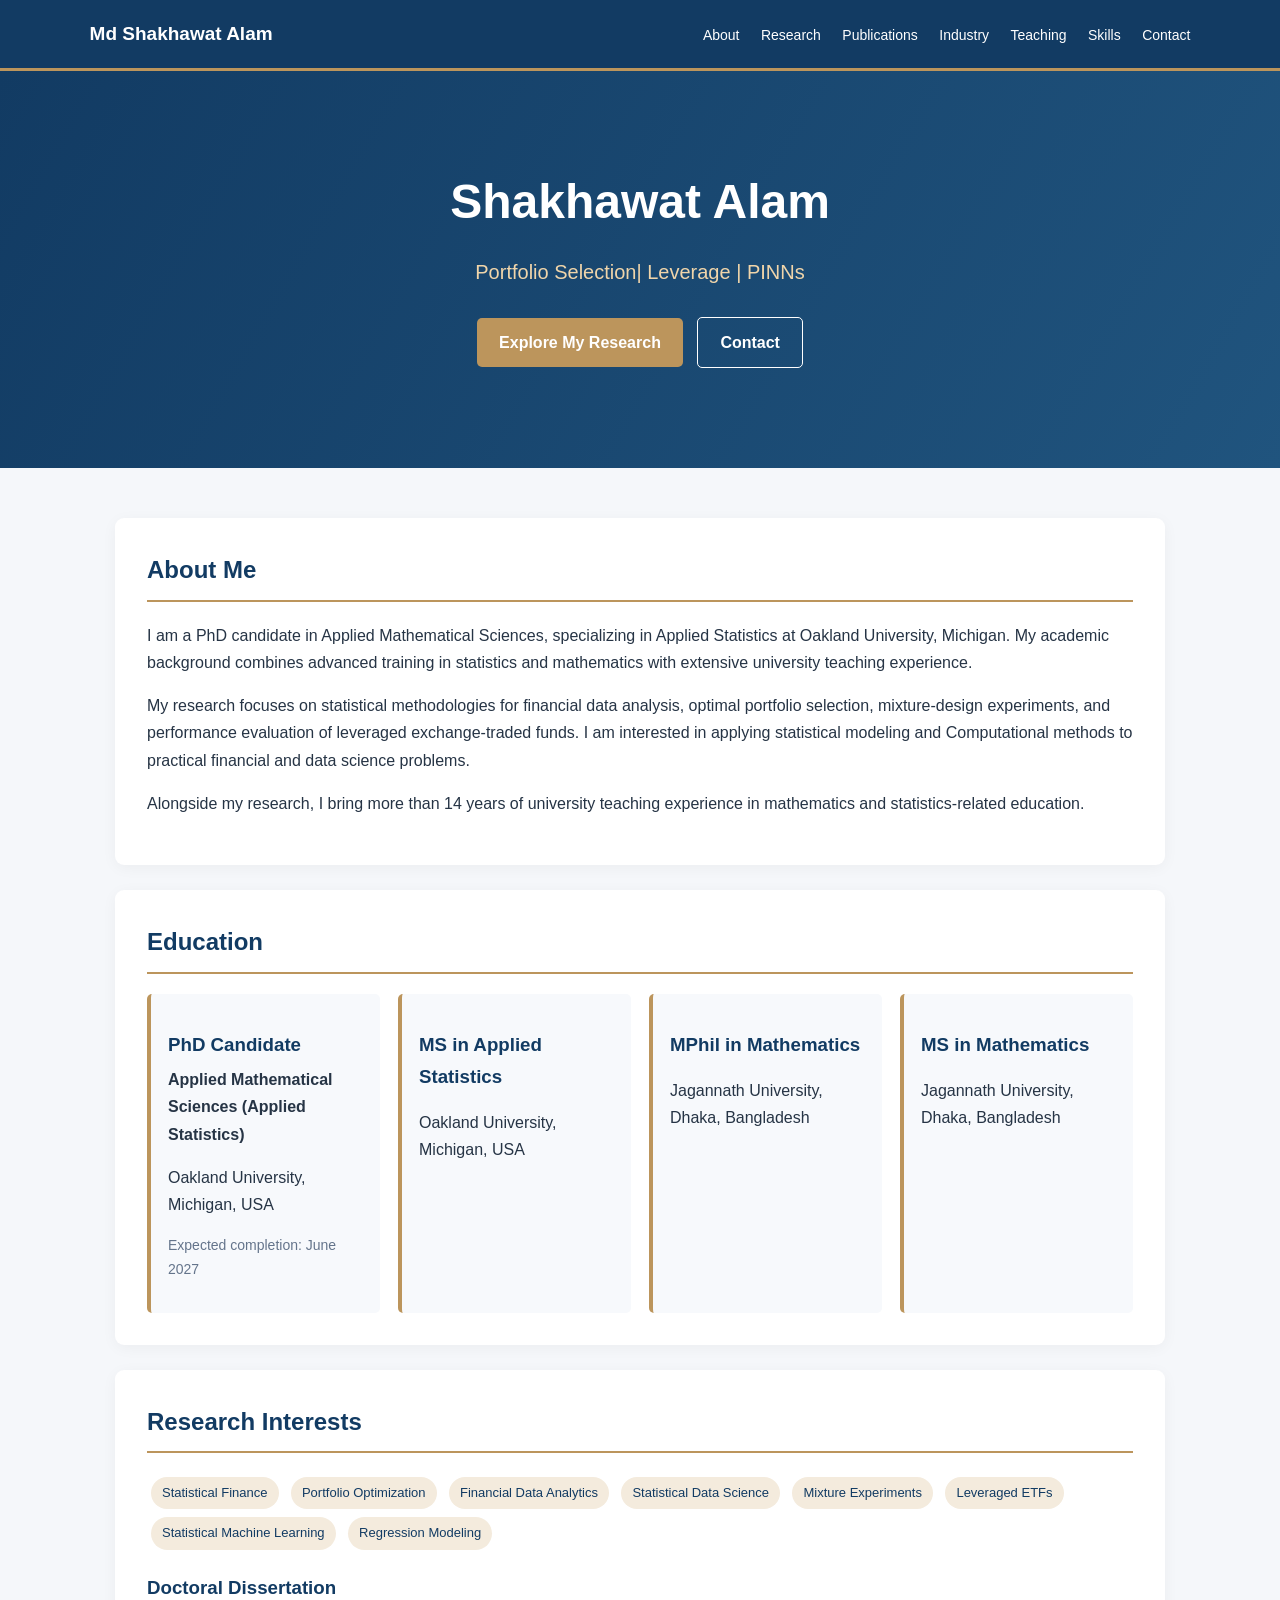
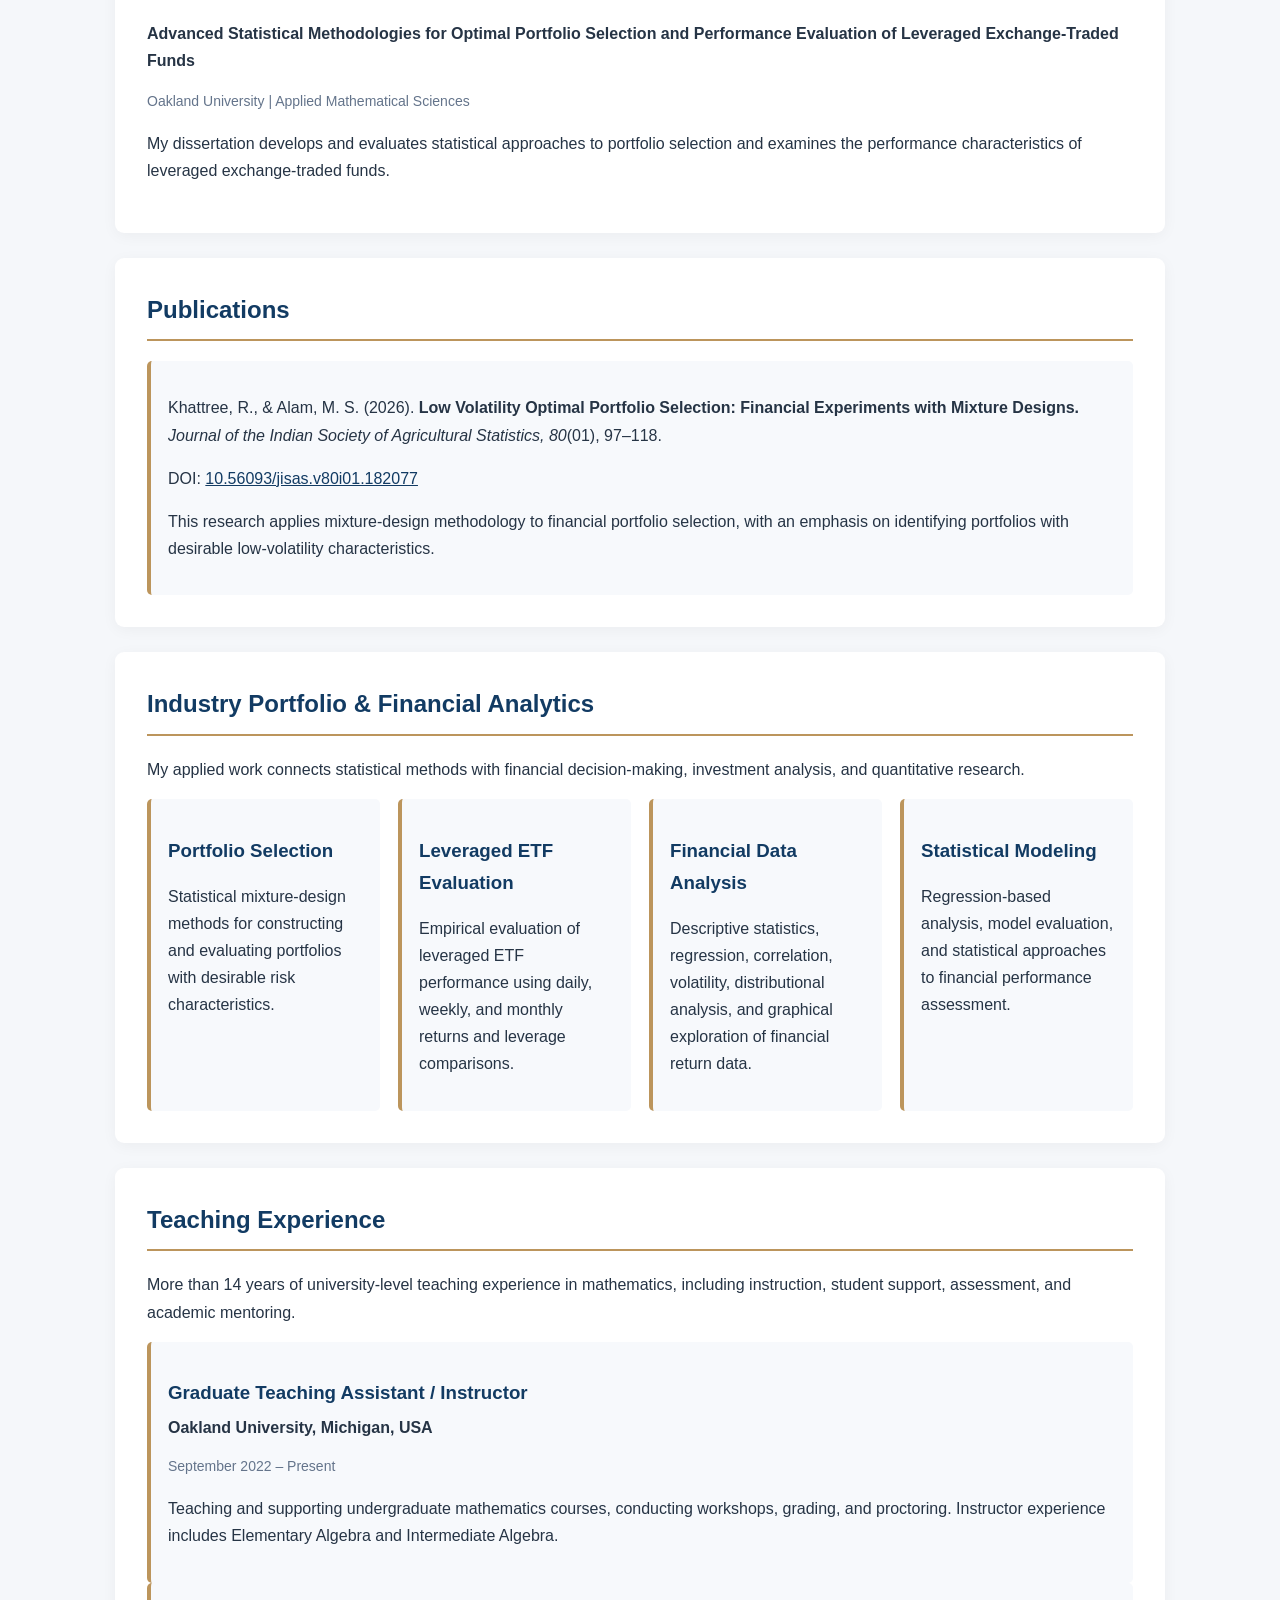
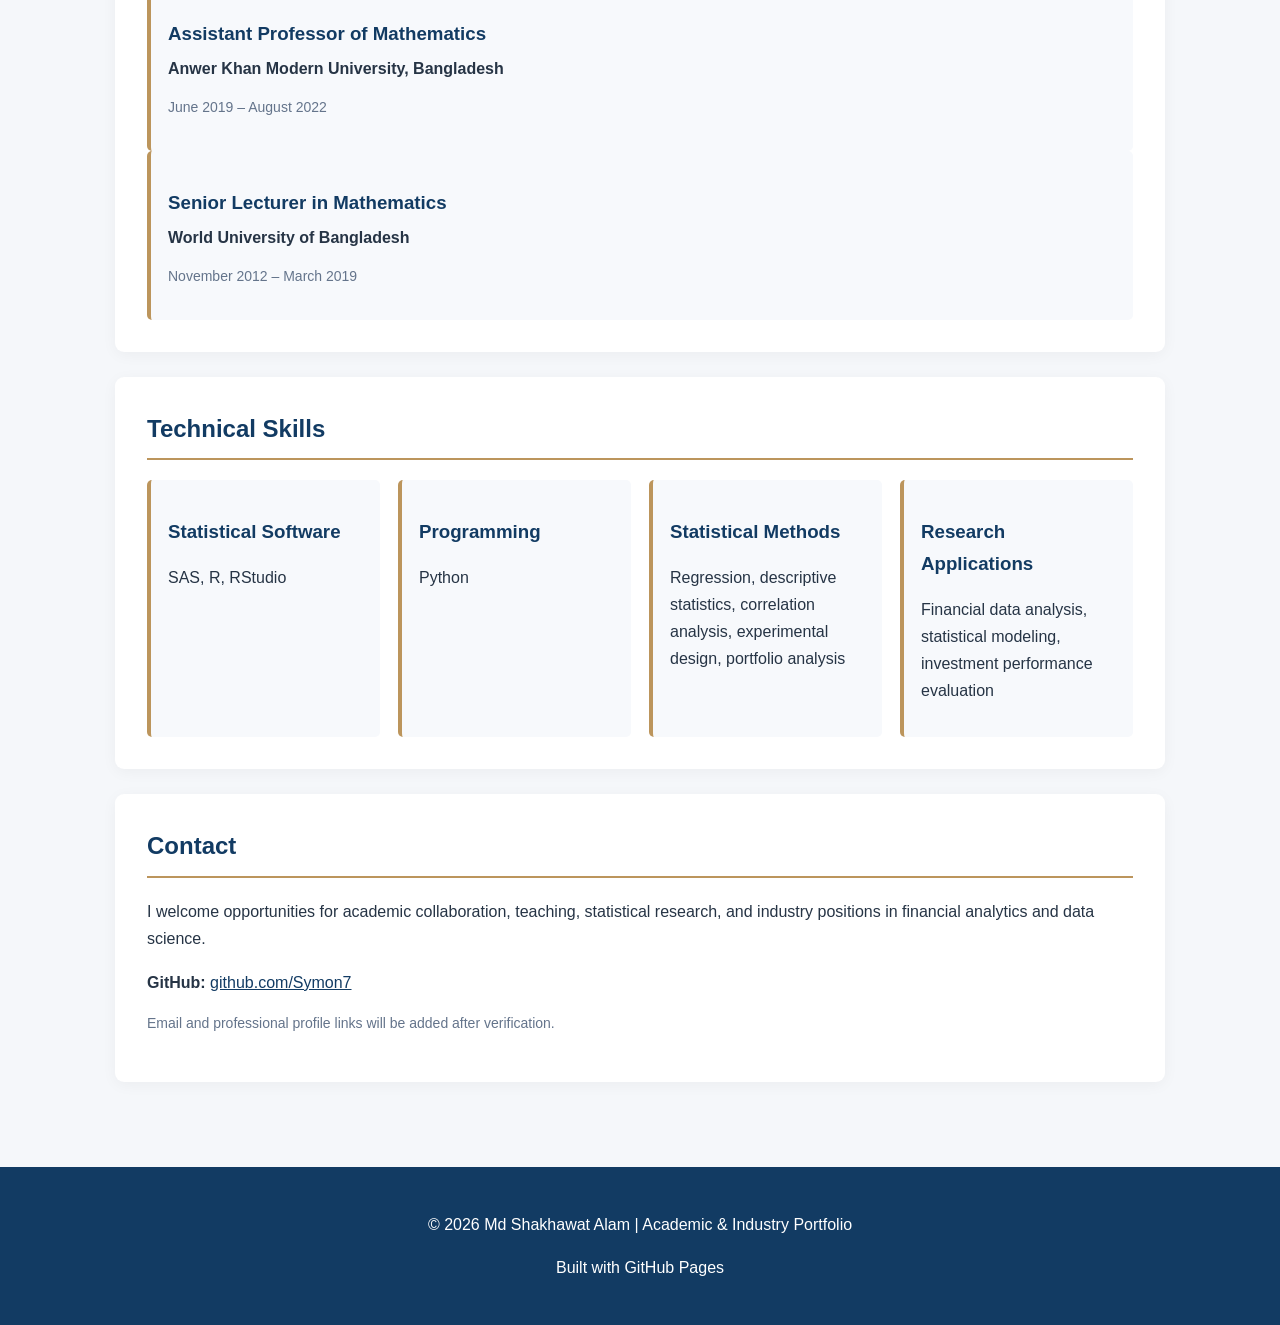
==== index.html @ 6ef5efc1 "Update header name from 'Md Shakhawat Alam' to 'Shakhawat Alam'" ====
<!DOCTYPE html>
<html lang="en">
<head>
  <meta charset="UTF-8">
  <meta name="viewport" content="width=device-width, initial-scale=1.0">
  <meta name="description" content="Academic and professional portfolio of Md Shakhawat Alam, Applied Statistics PhD candidate at Oakland University.">
  <title>Md Shakhawat Alam | Academic & Industry Portfolio</title>
  <style>
    :root {
      --navy: #123B63;
      --gold: #BC955C;
      --light-gold: #F4EBDD;
      --ink: #263445;
      --muted: #64748b;
      --paper: #ffffff;
      --background: #f5f7fa;
    }

    * { box-sizing: border-box; scroll-behavior: smooth; }
    body {
      margin: 0;
      font-family: Arial, Helvetica, sans-serif;
      color: var(--ink);
      background: var(--background);
      line-height: 1.7;
    }
    a { color: var(--navy); }
    header {
      background: var(--navy);
      color: white;
      padding: 18px 7%;
      position: sticky;
      top: 0;
      z-index: 10;
      border-bottom: 3px solid var(--gold);
    }
    nav {
      display: flex;
      justify-content: space-between;
      align-items: center;
      flex-wrap: wrap;
      gap: 15px;
    }
    .brand { font-weight: bold; font-size: 19px; }
    nav a {
      color: white;
      text-decoration: none;
      margin-left: 17px;
      font-size: 14px;
    }
    nav a:hover { color: #f0d5aa; }
    .hero {
      background: linear-gradient(120deg, #123B63, #20547e);
      color: white;
      padding: 90px 8%;
      text-align: center;
    }
    .hero h1 { font-size: clamp(32px, 5vw, 48px); margin: 0 0 12px; }
    .hero .subtitle { color: #f0d5aa; font-size: 20px; }
    .hero p { max-width: 760px; margin: 18px auto; }
    .button {
      display: inline-block;
      background: var(--gold);
      color: white;
      padding: 11px 22px;
      margin: 10px 5px;
      border-radius: 5px;
      text-decoration: none;
      font-weight: bold;
    }
    .button.secondary {
      background: transparent;
      border: 1px solid white;
    }
    main { max-width: 1100px; margin: auto; padding: 25px; }
    section {
      background: var(--paper);
      margin: 25px 0;
      padding: 32px;
      border-radius: 9px;
      box-shadow: 0 3px 15px rgba(0,0,0,.045);
    }
    h2 {
      color: var(--navy);
      border-bottom: 2px solid var(--gold);
      padding-bottom: 9px;
      margin-top: 0;
    }
    h3 { color: var(--navy); margin-bottom: 5px; }
    .grid {
      display: grid;
      grid-template-columns: repeat(auto-fit, minmax(230px, 1fr));
      gap: 18px;
    }
    .item {
      background: #f7f9fc;
      border-left: 4px solid var(--gold);
      padding: 17px;
      border-radius: 5px;
    }
    .date, .muted { color: var(--muted); font-size: 14px; }
    .tag {
      display: inline-block;
      background: var(--light-gold);
      color: var(--navy);
      padding: 5px 11px;
      border-radius: 20px;
      margin: 4px;
      font-size: 13px;
    }
    footer {
      text-align: center;
      padding: 28px;
      background: var(--navy);
      color: white;
      margin-top: 35px;
    }
    footer a { color: #f0d5aa; }
    @media(max-width: 700px) {
      header { position: static; }
      nav { justify-content: center; }
      nav a { margin: 5px 8px; }
      section { padding: 22px; }
      .hero { padding: 65px 7%; }
    }
  </style>
</head>
<body>

<header>
  <nav>
    <div class="brand">Md Shakhawat Alam</div>
    <div>
      <a href="#about">About</a>
      <a href="#research">Research</a>
      <a href="#publications">Publications</a>
      <a href="#industry">Industry</a>
      <a href="#teaching">Teaching</a>
      <a href="#skills">Skills</a>
      <a href="#contact">Contact</a>
    </div>
  </nav>
</header>

<div class="hero">
  <h1> Shakhawat Alam</h1>
  <div class="subtitle"> Portfolio Selection| Leverage | PINNs</div>
 
    
  </p>
  <a class="button" href="#research">Explore My Research</a>
  <a class="button secondary" href="#contact">Contact</a>
</div>

<main>

<section id="about">
  <h2>About Me</h2>
  <p>
    I am a PhD candidate in Applied Mathematical Sciences, specializing
    in Applied Statistics at Oakland University, Michigan. My academic
    background combines advanced training in statistics and mathematics
    with extensive university teaching experience.
  </p>
  <p>
    My research focuses on statistical methodologies for financial
    data analysis, optimal portfolio selection, mixture-design
    experiments, and performance evaluation of leveraged exchange-traded
    funds. I am interested in applying statistical modeling and
    Computational methods to practical financial and data science problems.
  </p>
  <p>
    Alongside my research, I bring more than 14 years of university
    teaching experience in mathematics and statistics-related education.
  </p>
</section>

<section id="education">
  <h2>Education</h2>
  <div class="grid">
    <div class="item">
      <h3>PhD Candidate</h3>
      <strong>Applied Mathematical Sciences (Applied Statistics)</strong>
      <p>Oakland University, Michigan, USA</p>
      <p class="date">Expected completion: June 2027</p>
    </div>
    <div class="item">
      <h3>MS in Applied Statistics</h3>
      <p>Oakland University, Michigan, USA</p>
    </div>
    <div class="item">
      <h3>MPhil in Mathematics</h3>
      <p>Jagannath University, Dhaka, Bangladesh</p>
    </div>
    <div class="item">
      <h3>MS in Mathematics</h3>
      <p>Jagannath University, Dhaka, Bangladesh</p>
    </div>
  </div>
</section>

<section id="research">
  <h2>Research Interests</h2>
  <div>
    <span class="tag">Statistical Finance</span>
    <span class="tag">Portfolio Optimization</span>
    <span class="tag">Financial Data Analytics</span>
    <span class="tag">Statistical Data Science</span>
    <span class="tag">Mixture Experiments</span>
    <span class="tag">Leveraged ETFs</span>
    <span class="tag">Statistical Machine Learning</span>
    <span class="tag">Regression Modeling</span>
  </div>
  <h3>Doctoral Dissertation</h3>
  <p>
    <strong>Advanced Statistical Methodologies for Optimal Portfolio
    Selection and Performance Evaluation of Leveraged Exchange-Traded Funds</strong>
  </p>
  <p class="muted">Oakland University | Applied Mathematical Sciences</p>
  <p>
    My dissertation develops and evaluates statistical approaches to
    portfolio selection and examines the performance characteristics
    of leveraged exchange-traded funds.
  </p>
</section>

<section id="publications">
  <h2>Publications</h2>
  <div class="item">
    <p>
      Khattree, R., &amp; Alam, M. S. (2026).
      <strong>Low Volatility Optimal Portfolio Selection:
      Financial Experiments with Mixture Designs.</strong>
      <em>Journal of the Indian Society of Agricultural Statistics,
      80</em>(01), 97–118.
    </p>
    <p>
      DOI:
      <a href="https://doi.org/10.56093/jisas.v80i01.182077"
         target="_blank" rel="noopener">
        10.56093/jisas.v80i01.182077
      </a>
    </p>
    <p>
      This research applies mixture-design methodology to financial
      portfolio selection, with an emphasis on identifying portfolios
      with desirable low-volatility characteristics.
    </p>
  </div>
</section>

<section id="industry">
  <h2>Industry Portfolio &amp; Financial Analytics</h2>
  <p>
    My applied work connects statistical methods with financial
    decision-making, investment analysis, and quantitative research.
  </p>
  <div class="grid">
    <div class="item">
      <h3>Portfolio Selection</h3>
      <p>
        Statistical mixture-design methods for constructing and
        evaluating portfolios with desirable risk characteristics.
      </p>
    </div>
    <div class="item">
      <h3>Leveraged ETF Evaluation</h3>
      <p>
        Empirical evaluation of leveraged ETF performance using
        daily, weekly, and monthly returns and leverage comparisons.
      </p>
    </div>
    <div class="item">
      <h3>Financial Data Analysis</h3>
      <p>
        Descriptive statistics, regression, correlation, volatility,
        distributional analysis, and graphical exploration of
        financial return data.
      </p>
    </div>
    <div class="item">
      <h3>Statistical Modeling</h3>
      <p>
        Regression-based analysis, model evaluation, and statistical
        approaches to financial performance assessment.
      </p>
    </div>
  </div>
</section>

<section id="teaching">
  <h2>Teaching Experience</h2>
  <p>
    More than 14 years of university-level teaching experience in
    mathematics, including instruction, student support, assessment,
    and academic mentoring.
  </p>
  <div class="item">
    <h3>Graduate Teaching Assistant / Instructor</h3>
    <strong>Oakland University, Michigan, USA</strong>
    <p class="date">September 2022 – Present</p>
    <p>
      Teaching and supporting undergraduate mathematics courses,
      conducting workshops, grading, and proctoring.
      Instructor experience includes Elementary Algebra and
      Intermediate Algebra.
    </p>
  </div>
  <div class="item">
    <h3>Assistant Professor of Mathematics</h3>
    <strong>Anwer Khan Modern University, Bangladesh</strong>
    <p class="date">June 2019 – August 2022</p>
  </div>
  <div class="item">
    <h3>Senior Lecturer in Mathematics</h3>
    <strong>World University of Bangladesh</strong>
    <p class="date">November 2012 – March 2019</p>
  </div>
</section>

<section id="skills">
  <h2>Technical Skills</h2>
  <div class="grid">
    <div class="item">
      <h3>Statistical Software</h3>
      <p>SAS, R, RStudio</p>
    </div>
    <div class="item">
      <h3>Programming</h3>
      <p>Python</p>
    </div>
    <div class="item">
      <h3>Statistical Methods</h3>
      <p>Regression, descriptive statistics, correlation analysis,
      experimental design, portfolio analysis</p>
    </div>
    <div class="item">
      <h3>Research Applications</h3>
      <p>Financial data analysis, statistical modeling,
      investment performance evaluation</p>
    </div>
  </div>
</section>

<section id="contact">
  <h2>Contact</h2>
  <p>
    I welcome opportunities for academic collaboration, teaching,
    statistical research, and industry positions in financial analytics
    and data science.
  </p>
  <p>
    <strong>GitHub:</strong>
    <a href="https://github.com/Symon7" target="_blank" rel="noopener">
      github.com/Symon7
    </a>
  </p>
  <p class="muted">
    Email and professional profile links will be added after verification.
  </p>
</section>

</main>

<footer>
  <p>© 2026 Md Shakhawat Alam | Academic &amp; Industry Portfolio</p>
  <p>Built with GitHub Pages</p>
</footer>

</body>
</html>
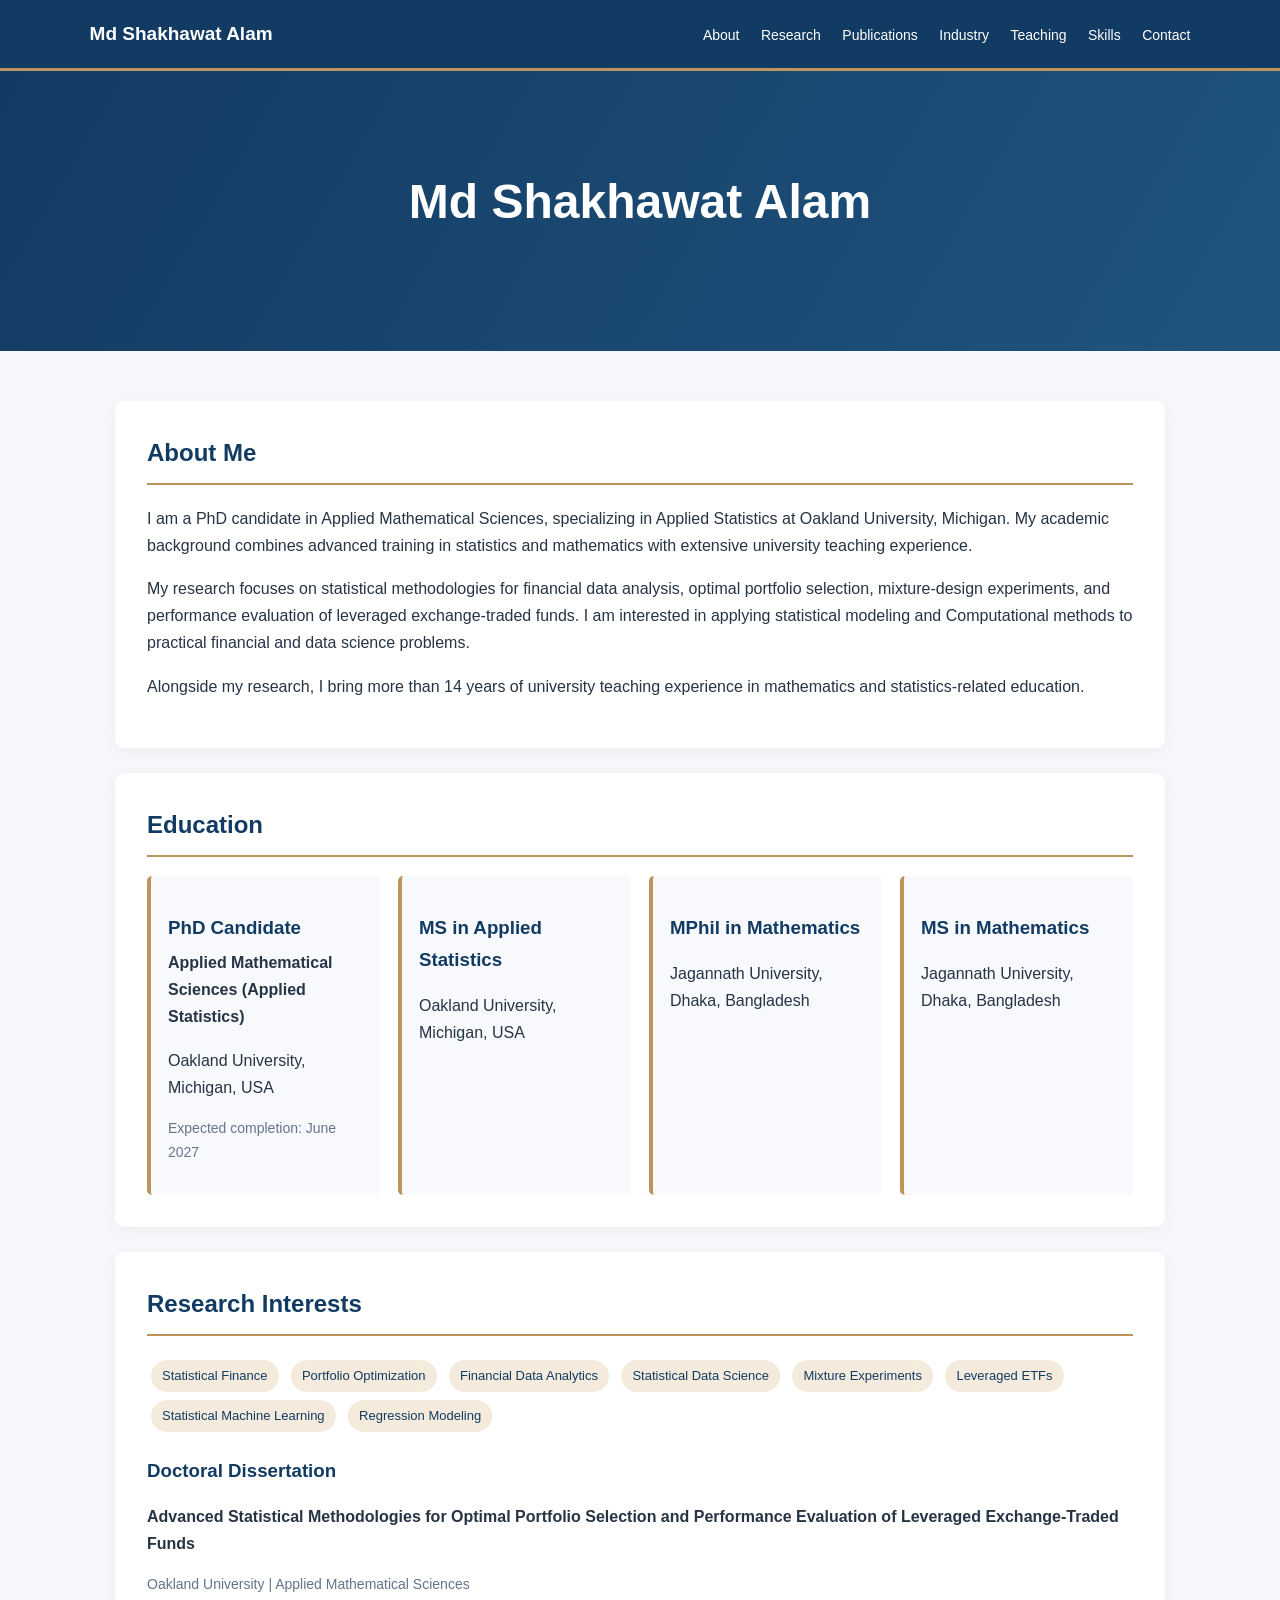
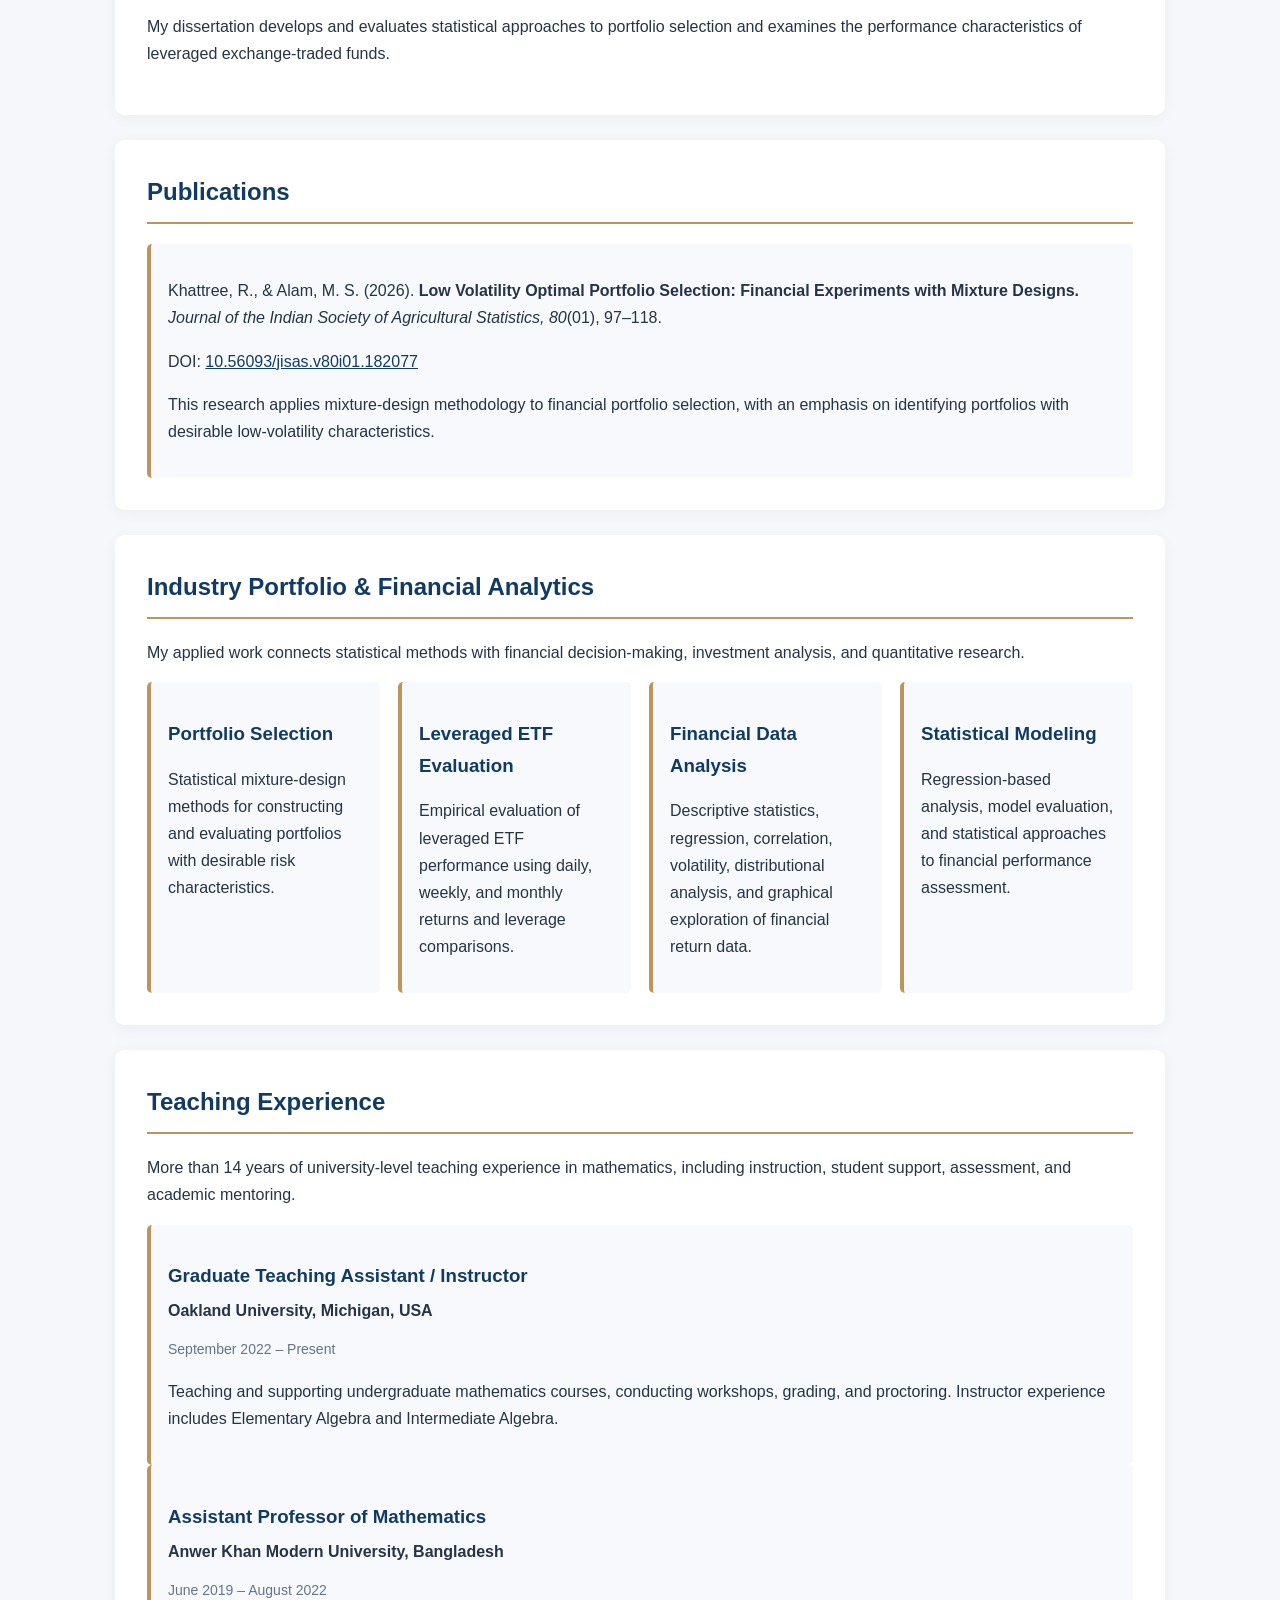
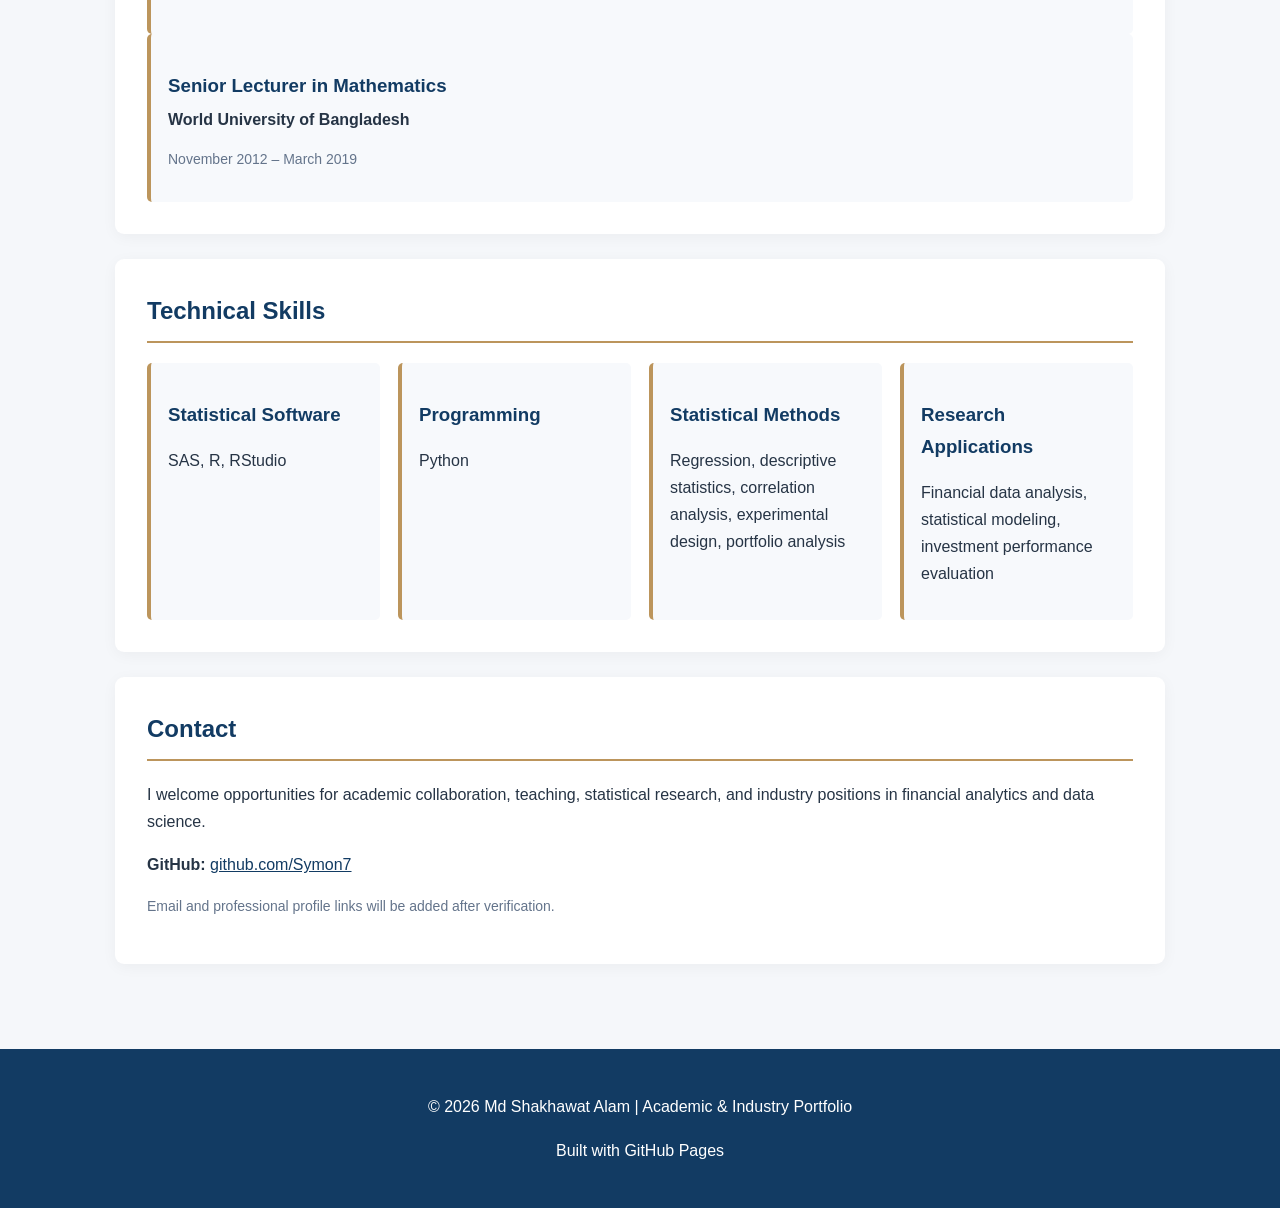
==== commit c9cfb46f: "Update name and subtitle in index.html" ====
--- a/index.html
+++ b/index.html
@@ -144,13 +144,11 @@
 </header>
 
 <div class="hero">
-  <h1> Shakhawat Alam</h1>
-  <div class="subtitle"> Portfolio Selection| Leverage | PINNs</div>
+  <h1>Md Shakhawat Alam</h1>
  
-    
-  </p>
-  <a class="button" href="#research">Explore My Research</a>
-  <a class="button secondary" href="#contact">Contact</a>
+   
+  </p>
+  
 </div>
 
 <main>
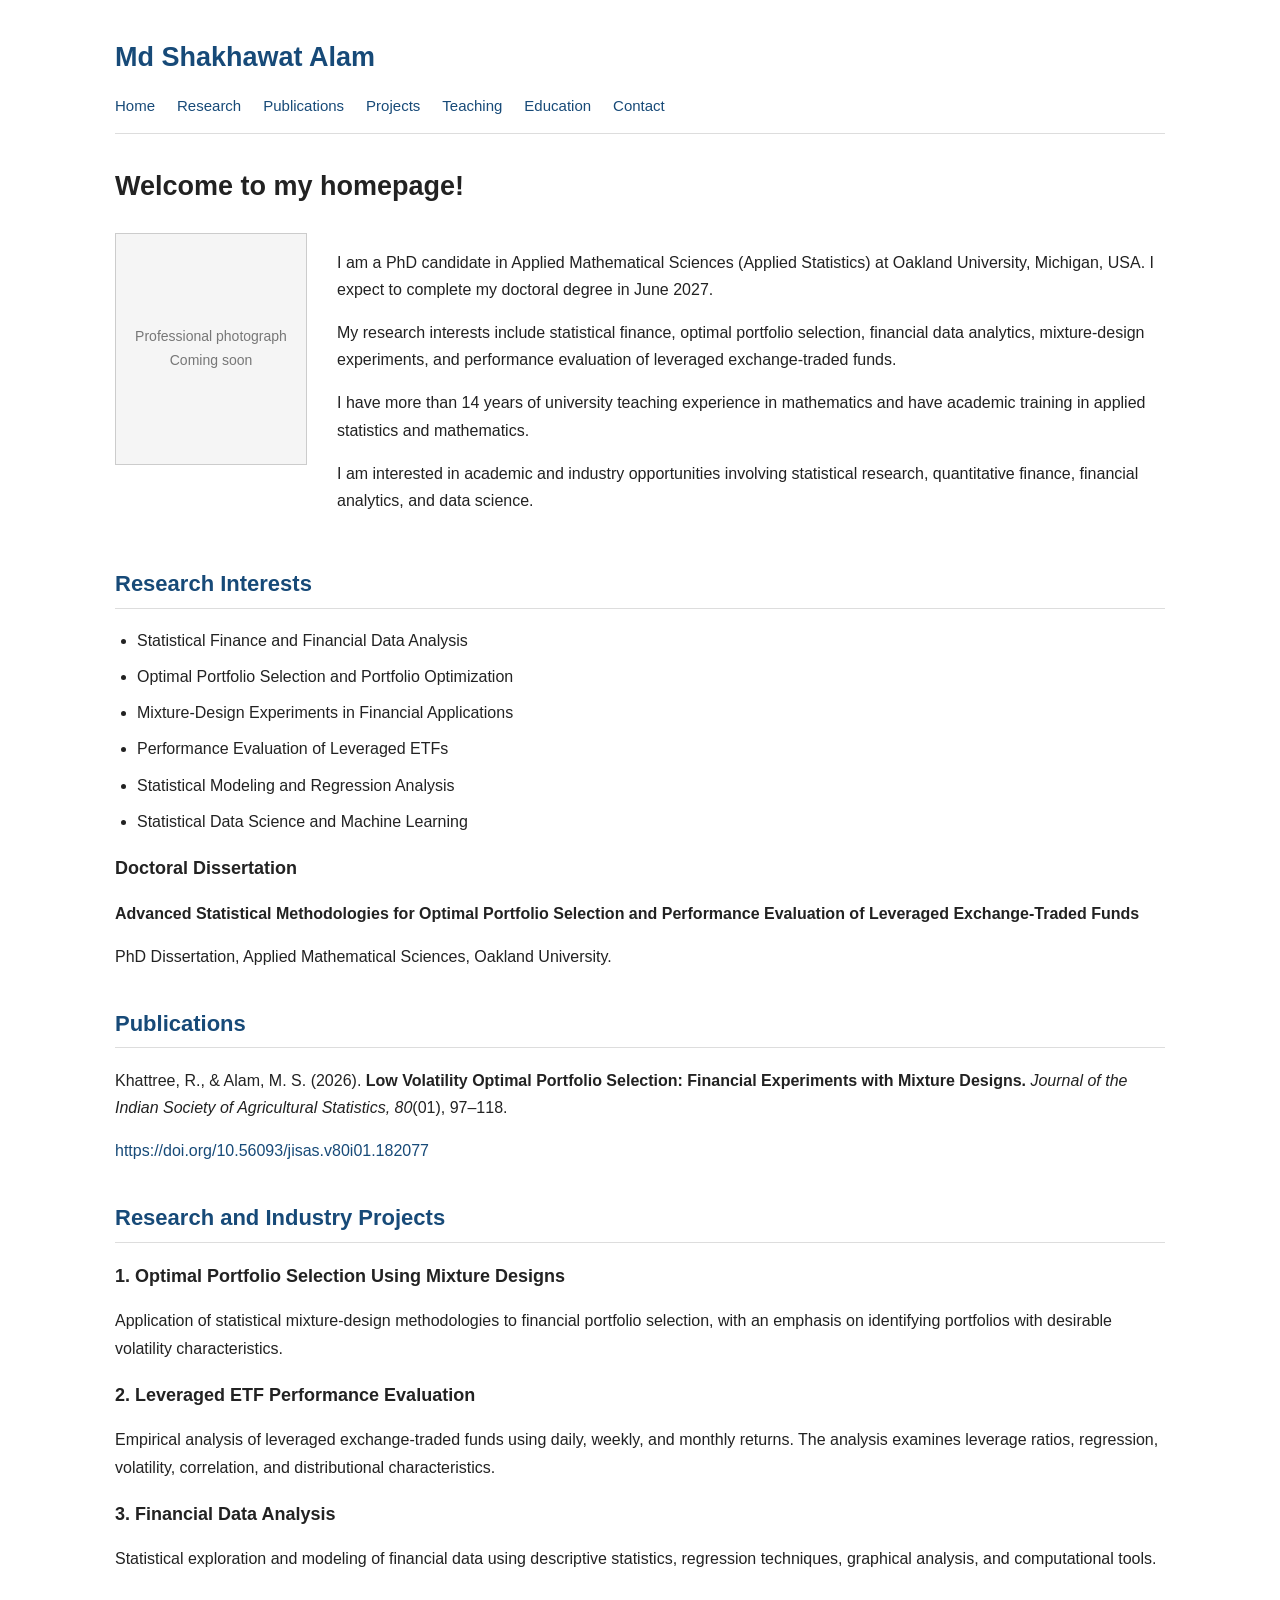
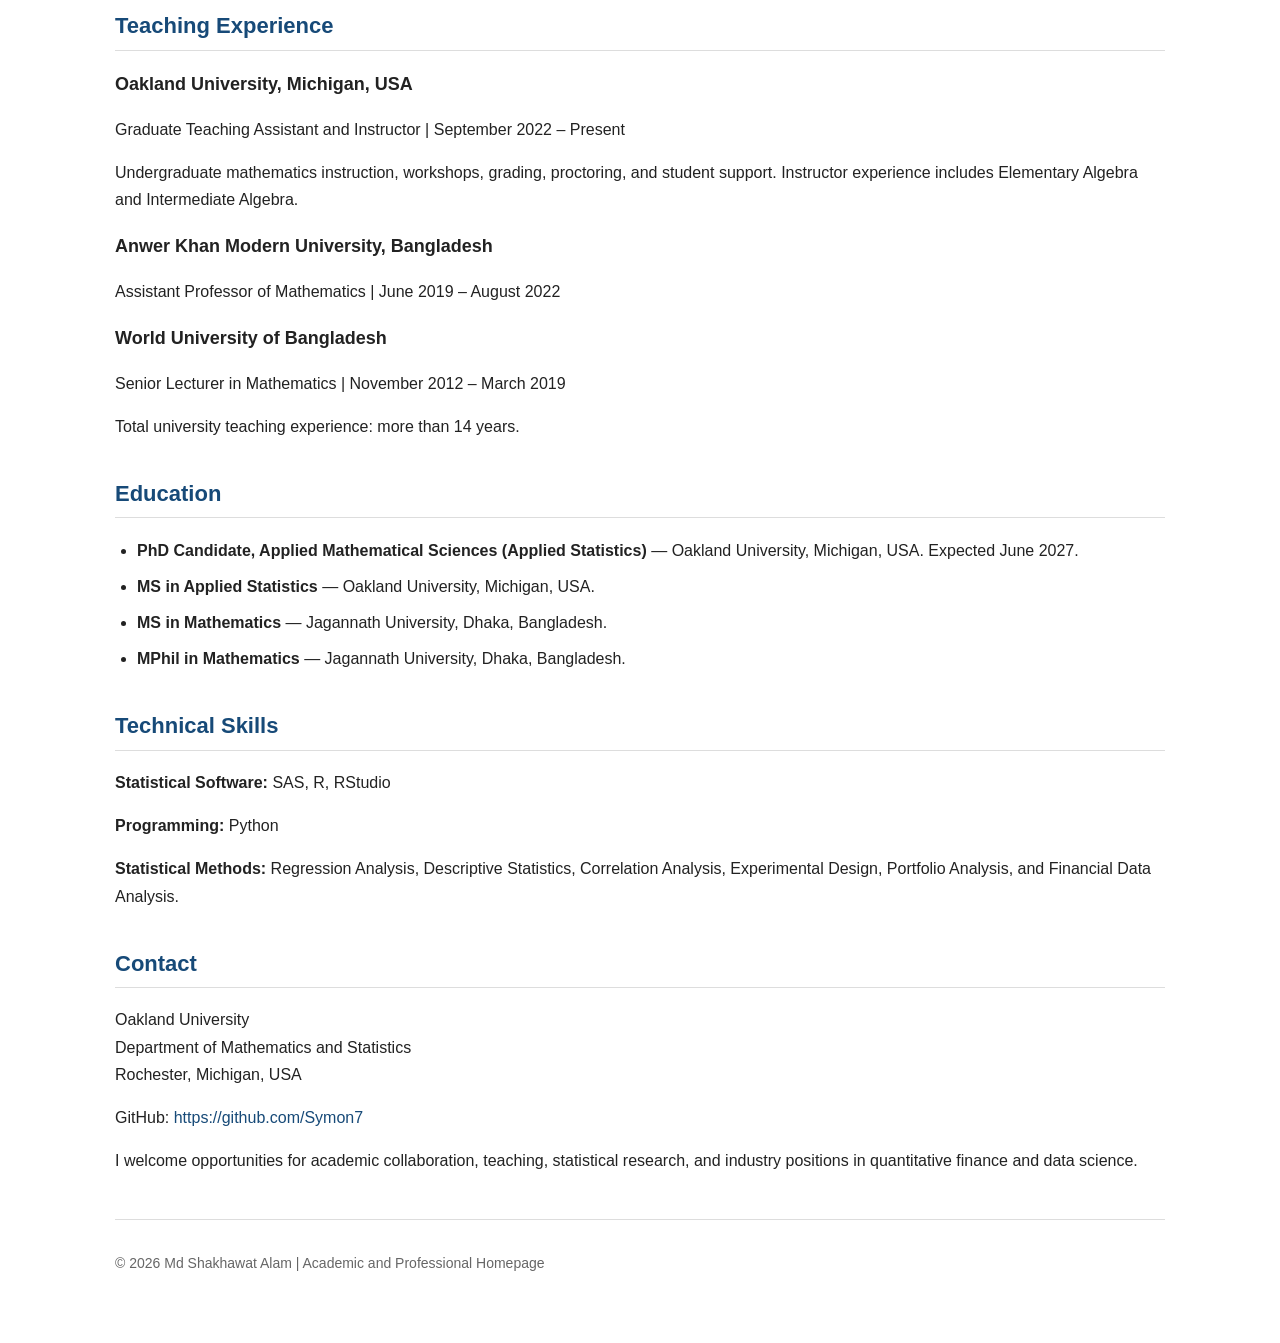
==== commit 1db30f8b: "Revise index.html for personal homepage updates Updated the index.html file to reflect changes in th" ====
--- a/index.html
+++ b/index.html
@@ -2,368 +2,381 @@
 <!DOCTYPE html>
 <html lang="en">
 <head>
-  <meta charset="UTF-8">
-  <meta name="viewport" content="width=device-width, initial-scale=1.0">
-  <meta name="description" content="Academic and professional portfolio of Md Shakhawat Alam, Applied Statistics PhD candidate at Oakland University.">
-  <title>Md Shakhawat Alam | Academic & Industry Portfolio</title>
-  <style>
-    :root {
-      --navy: #123B63;
-      --gold: #BC955C;
-      --light-gold: #F4EBDD;
-      --ink: #263445;
-      --muted: #64748b;
-      --paper: #ffffff;
-      --background: #f5f7fa;
+<meta charset="UTF-8">
+<meta name="viewport" content="width=device-width, initial-scale=1.0">
+<title>Md Shakhawat Alam | Academic Homepage</title>
+
+<style>
+body {
+    font-family: Arial, Helvetica, sans-serif;
+    max-width: 1050px;
+    margin: 35px auto;
+    padding: 0 25px;
+    color: #222;
+    background: white;
+    line-height: 1.7;
+}
+
+a {
+    color: #174a78;
+    text-decoration: none;
+}
+
+a:hover {
+    text-decoration: underline;
+}
+
+header {
+    border-bottom: 1px solid #ddd;
+    padding-bottom: 15px;
+    margin-bottom: 25px;
+}
+
+.site-name {
+    font-size: 27px;
+    font-weight: bold;
+    margin-bottom: 12px;
+}
+
+nav {
+    display: flex;
+    flex-wrap: wrap;
+    gap: 22px;
+}
+
+nav a {
+    font-size: 15px;
+}
+
+h1 {
+    font-size: 27px;
+    color: #222;
+    margin-top: 10px;
+}
+
+h2 {
+    font-size: 22px;
+    color: #174a78;
+    border-bottom: 1px solid #ddd;
+    padding-bottom: 5px;
+    margin-top: 35px;
+}
+
+h3 {
+    font-size: 18px;
+    margin-bottom: 5px;
+}
+
+.profile {
+    display: flex;
+    align-items: flex-start;
+    gap: 30px;
+    margin-top: 20px;
+}
+
+.photo-placeholder {
+    width: 190px;
+    min-width: 190px;
+    height: 230px;
+    border: 1px solid #ccc;
+    background: #f5f5f5;
+    display: flex;
+    align-items: center;
+    justify-content: center;
+    color: #777;
+    text-align: center;
+    font-size: 14px;
+}
+
+.intro {
+    flex: 1;
+}
+
+section {
+    margin-top: 30px;
+}
+
+ul {
+    padding-left: 22px;
+}
+
+li {
+    margin-bottom: 9px;
+}
+
+.publication {
+    margin-bottom: 20px;
+}
+
+footer {
+    border-top: 1px solid #ddd;
+    margin-top: 45px;
+    padding: 18px 0;
+    color: #666;
+    font-size: 14px;
+}
+
+@media (max-width: 650px) {
+    .profile {
+        flex-direction: column;
     }
 
-    * { box-sizing: border-box; scroll-behavior: smooth; }
-    body {
-      margin: 0;
-      font-family: Arial, Helvetica, sans-serif;
-      color: var(--ink);
-      background: var(--background);
-      line-height: 1.7;
+    .photo-placeholder {
+        width: 160px;
+        min-width: 160px;
+        height: 190px;
     }
-    a { color: var(--navy); }
-    header {
-      background: var(--navy);
-      color: white;
-      padding: 18px 7%;
-      position: sticky;
-      top: 0;
-      z-index: 10;
-      border-bottom: 3px solid var(--gold);
+
+    nav {
+        gap: 12px;
     }
-    nav {
-      display: flex;
-      justify-content: space-between;
-      align-items: center;
-      flex-wrap: wrap;
-      gap: 15px;
-    }
-    .brand { font-weight: bold; font-size: 19px; }
-    nav a {
-      color: white;
-      text-decoration: none;
-      margin-left: 17px;
-      font-size: 14px;
-    }
-    nav a:hover { color: #f0d5aa; }
-    .hero {
-      background: linear-gradient(120deg, #123B63, #20547e);
-      color: white;
-      padding: 90px 8%;
-      text-align: center;
-    }
-    .hero h1 { font-size: clamp(32px, 5vw, 48px); margin: 0 0 12px; }
-    .hero .subtitle { color: #f0d5aa; font-size: 20px; }
-    .hero p { max-width: 760px; margin: 18px auto; }
-    .button {
-      display: inline-block;
-      background: var(--gold);
-      color: white;
-      padding: 11px 22px;
-      margin: 10px 5px;
-      border-radius: 5px;
-      text-decoration: none;
-      font-weight: bold;
-    }
-    .button.secondary {
-      background: transparent;
-      border: 1px solid white;
-    }
-    main { max-width: 1100px; margin: auto; padding: 25px; }
-    section {
-      background: var(--paper);
-      margin: 25px 0;
-      padding: 32px;
-      border-radius: 9px;
-      box-shadow: 0 3px 15px rgba(0,0,0,.045);
-    }
-    h2 {
-      color: var(--navy);
-      border-bottom: 2px solid var(--gold);
-      padding-bottom: 9px;
-      margin-top: 0;
-    }
-    h3 { color: var(--navy); margin-bottom: 5px; }
-    .grid {
-      display: grid;
-      grid-template-columns: repeat(auto-fit, minmax(230px, 1fr));
-      gap: 18px;
-    }
-    .item {
-      background: #f7f9fc;
-      border-left: 4px solid var(--gold);
-      padding: 17px;
-      border-radius: 5px;
-    }
-    .date, .muted { color: var(--muted); font-size: 14px; }
-    .tag {
-      display: inline-block;
-      background: var(--light-gold);
-      color: var(--navy);
-      padding: 5px 11px;
-      border-radius: 20px;
-      margin: 4px;
-      font-size: 13px;
-    }
-    footer {
-      text-align: center;
-      padding: 28px;
-      background: var(--navy);
-      color: white;
-      margin-top: 35px;
-    }
-    footer a { color: #f0d5aa; }
-    @media(max-width: 700px) {
-      header { position: static; }
-      nav { justify-content: center; }
-      nav a { margin: 5px 8px; }
-      section { padding: 22px; }
-      .hero { padding: 65px 7%; }
-    }
-  </style>
+}
+</style>
 </head>
+
 <body>
 
 <header>
-  <nav>
-    <div class="brand">Md Shakhawat Alam</div>
-    <div>
-      <a href="#about">About</a>
-      <a href="#research">Research</a>
-      <a href="#publications">Publications</a>
-      <a href="#industry">Industry</a>
-      <a href="#teaching">Teaching</a>
-      <a href="#skills">Skills</a>
-      <a href="#contact">Contact</a>
+    <div class="site-name">
+        <a href="#home">Md Shakhawat Alam</a>
     </div>
-  </nav>
+
+    <nav>
+        <a href="#home">Home</a>
+        <a href="#research">Research</a>
+        <a href="#publications">Publications</a>
+        <a href="#projects">Projects</a>
+        <a href="#teaching">Teaching</a>
+        <a href="#education">Education</a>
+        <a href="#contact">Contact</a>
+    </nav>
 </header>
 
-<div class="hero">
-  <h1>Md Shakhawat Alam</h1>
- 
-   
-  </p>
-  
-</div>
-
 <main>
 
-<section id="about">
-  <h2>About Me</h2>
-  <p>
-    I am a PhD candidate in Applied Mathematical Sciences, specializing
-    in Applied Statistics at Oakland University, Michigan. My academic
-    background combines advanced training in statistics and mathematics
-    with extensive university teaching experience.
-  </p>
-  <p>
-    My research focuses on statistical methodologies for financial
-    data analysis, optimal portfolio selection, mixture-design
-    experiments, and performance evaluation of leveraged exchange-traded
-    funds. I am interested in applying statistical modeling and
-    Computational methods to practical financial and data science problems.
-  </p>
-  <p>
-    Alongside my research, I bring more than 14 years of university
-    teaching experience in mathematics and statistics-related education.
-  </p>
+<section id="home">
+    <h1>Welcome to my homepage!</h1>
+
+    <div class="profile">
+
+        <div class="photo-placeholder">
+            Professional photograph<br>
+            Coming soon
+        </div>
+
+        <div class="intro">
+            <p>
+                I am a PhD candidate in Applied Mathematical Sciences
+                (Applied Statistics) at Oakland University, Michigan,
+                USA. I expect to complete my doctoral degree in June 2027.
+            </p>
+
+            <p>
+                My research interests include statistical finance,
+                optimal portfolio selection, financial data analytics,
+                mixture-design experiments, and performance evaluation
+                of leveraged exchange-traded funds.
+            </p>
+
+            <p>
+                I have more than 14 years of university teaching
+                experience in mathematics and have academic training
+                in applied statistics and mathematics.
+            </p>
+
+            <p>
+                I am interested in academic and industry opportunities
+                involving statistical research, quantitative finance,
+                financial analytics, and data science.
+            </p>
+        </div>
+
+    </div>
+</section>
+
+<section id="research">
+    <h2>Research Interests</h2>
+
+    <ul>
+        <li>Statistical Finance and Financial Data Analysis</li>
+        <li>Optimal Portfolio Selection and Portfolio Optimization</li>
+        <li>Mixture-Design Experiments in Financial Applications</li>
+        <li>Performance Evaluation of Leveraged ETFs</li>
+        <li>Statistical Modeling and Regression Analysis</li>
+        <li>Statistical Data Science and Machine Learning</li>
+    </ul>
+
+    <h3>Doctoral Dissertation</h3>
+
+    <p>
+        <strong>
+        Advanced Statistical Methodologies for Optimal Portfolio
+        Selection and Performance Evaluation of Leveraged
+        Exchange-Traded Funds
+        </strong>
+    </p>
+
+    <p>
+        PhD Dissertation, Applied Mathematical Sciences,
+        Oakland University.
+    </p>
+</section>
+
+<section id="publications">
+    <h2>Publications</h2>
+
+    <div class="publication">
+        <p>
+            Khattree, R., &amp; Alam, M. S. (2026).
+            <strong>
+            Low Volatility Optimal Portfolio Selection:
+            Financial Experiments with Mixture Designs.
+            </strong>
+            <em>Journal of the Indian Society of Agricultural
+            Statistics, 80</em>(01), 97–118.
+        </p>
+
+        <p>
+            <a href="https://doi.org/10.56093/jisas.v80i01.182077"
+               target="_blank">
+               https://doi.org/10.56093/jisas.v80i01.182077
+            </a>
+        </p>
+    </div>
+</section>
+
+<section id="projects">
+    <h2>Research and Industry Projects</h2>
+
+    <h3>1. Optimal Portfolio Selection Using Mixture Designs</h3>
+    <p>
+        Application of statistical mixture-design methodologies
+        to financial portfolio selection, with an emphasis on
+        identifying portfolios with desirable volatility
+        characteristics.
+    </p>
+
+    <h3>2. Leveraged ETF Performance Evaluation</h3>
+    <p>
+        Empirical analysis of leveraged exchange-traded funds
+        using daily, weekly, and monthly returns. The analysis
+        examines leverage ratios, regression, volatility,
+        correlation, and distributional characteristics.
+    </p>
+
+    <h3>3. Financial Data Analysis</h3>
+    <p>
+        Statistical exploration and modeling of financial data
+        using descriptive statistics, regression techniques,
+        graphical analysis, and computational tools.
+    </p>
+</section>
+
+<section id="teaching">
+    <h2>Teaching Experience</h2>
+
+    <h3>Oakland University, Michigan, USA</h3>
+    <p>
+        Graduate Teaching Assistant and Instructor |
+        September 2022 – Present
+    </p>
+    <p>
+        Undergraduate mathematics instruction, workshops,
+        grading, proctoring, and student support.
+        Instructor experience includes Elementary Algebra
+        and Intermediate Algebra.
+    </p>
+
+    <h3>Anwer Khan Modern University, Bangladesh</h3>
+    <p>
+        Assistant Professor of Mathematics |
+        June 2019 – August 2022
+    </p>
+
+    <h3>World University of Bangladesh</h3>
+    <p>
+        Senior Lecturer in Mathematics |
+        November 2012 – March 2019
+    </p>
+
+    <p>
+        Total university teaching experience: more than 14 years.
+    </p>
 </section>
 
 <section id="education">
-  <h2>Education</h2>
-  <div class="grid">
-    <div class="item">
-      <h3>PhD Candidate</h3>
-      <strong>Applied Mathematical Sciences (Applied Statistics)</strong>
-      <p>Oakland University, Michigan, USA</p>
-      <p class="date">Expected completion: June 2027</p>
-    </div>
-    <div class="item">
-      <h3>MS in Applied Statistics</h3>
-      <p>Oakland University, Michigan, USA</p>
-    </div>
-    <div class="item">
-      <h3>MPhil in Mathematics</h3>
-      <p>Jagannath University, Dhaka, Bangladesh</p>
-    </div>
-    <div class="item">
-      <h3>MS in Mathematics</h3>
-      <p>Jagannath University, Dhaka, Bangladesh</p>
-    </div>
-  </div>
-</section>
-
-<section id="research">
-  <h2>Research Interests</h2>
-  <div>
-    <span class="tag">Statistical Finance</span>
-    <span class="tag">Portfolio Optimization</span>
-    <span class="tag">Financial Data Analytics</span>
-    <span class="tag">Statistical Data Science</span>
-    <span class="tag">Mixture Experiments</span>
-    <span class="tag">Leveraged ETFs</span>
-    <span class="tag">Statistical Machine Learning</span>
-    <span class="tag">Regression Modeling</span>
-  </div>
-  <h3>Doctoral Dissertation</h3>
-  <p>
-    <strong>Advanced Statistical Methodologies for Optimal Portfolio
-    Selection and Performance Evaluation of Leveraged Exchange-Traded Funds</strong>
-  </p>
-  <p class="muted">Oakland University | Applied Mathematical Sciences</p>
-  <p>
-    My dissertation develops and evaluates statistical approaches to
-    portfolio selection and examines the performance characteristics
-    of leveraged exchange-traded funds.
-  </p>
-</section>
-
-<section id="publications">
-  <h2>Publications</h2>
-  <div class="item">
-    <p>
-      Khattree, R., &amp; Alam, M. S. (2026).
-      <strong>Low Volatility Optimal Portfolio Selection:
-      Financial Experiments with Mixture Designs.</strong>
-      <em>Journal of the Indian Society of Agricultural Statistics,
-      80</em>(01), 97–118.
-    </p>
-    <p>
-      DOI:
-      <a href="https://doi.org/10.56093/jisas.v80i01.182077"
-         target="_blank" rel="noopener">
-        10.56093/jisas.v80i01.182077
-      </a>
-    </p>
-    <p>
-      This research applies mixture-design methodology to financial
-      portfolio selection, with an emphasis on identifying portfolios
-      with desirable low-volatility characteristics.
-    </p>
-  </div>
-</section>
-
-<section id="industry">
-  <h2>Industry Portfolio &amp; Financial Analytics</h2>
-  <p>
-    My applied work connects statistical methods with financial
-    decision-making, investment analysis, and quantitative research.
-  </p>
-  <div class="grid">
-    <div class="item">
-      <h3>Portfolio Selection</h3>
-      <p>
-        Statistical mixture-design methods for constructing and
-        evaluating portfolios with desirable risk characteristics.
-      </p>
-    </div>
-    <div class="item">
-      <h3>Leveraged ETF Evaluation</h3>
-      <p>
-        Empirical evaluation of leveraged ETF performance using
-        daily, weekly, and monthly returns and leverage comparisons.
-      </p>
-    </div>
-    <div class="item">
-      <h3>Financial Data Analysis</h3>
-      <p>
-        Descriptive statistics, regression, correlation, volatility,
-        distributional analysis, and graphical exploration of
-        financial return data.
-      </p>
-    </div>
-    <div class="item">
-      <h3>Statistical Modeling</h3>
-      <p>
-        Regression-based analysis, model evaluation, and statistical
-        approaches to financial performance assessment.
-      </p>
-    </div>
-  </div>
-</section>
-
-<section id="teaching">
-  <h2>Teaching Experience</h2>
-  <p>
-    More than 14 years of university-level teaching experience in
-    mathematics, including instruction, student support, assessment,
-    and academic mentoring.
-  </p>
-  <div class="item">
-    <h3>Graduate Teaching Assistant / Instructor</h3>
-    <strong>Oakland University, Michigan, USA</strong>
-    <p class="date">September 2022 – Present</p>
-    <p>
-      Teaching and supporting undergraduate mathematics courses,
-      conducting workshops, grading, and proctoring.
-      Instructor experience includes Elementary Algebra and
-      Intermediate Algebra.
-    </p>
-  </div>
-  <div class="item">
-    <h3>Assistant Professor of Mathematics</h3>
-    <strong>Anwer Khan Modern University, Bangladesh</strong>
-    <p class="date">June 2019 – August 2022</p>
-  </div>
-  <div class="item">
-    <h3>Senior Lecturer in Mathematics</h3>
-    <strong>World University of Bangladesh</strong>
-    <p class="date">November 2012 – March 2019</p>
-  </div>
+    <h2>Education</h2>
+
+    <ul>
+        <li>
+            <strong>PhD Candidate, Applied Mathematical Sciences
+            (Applied Statistics)</strong> — Oakland University,
+            Michigan, USA. Expected June 2027.
+        </li>
+        <li>
+            <strong>MS in Applied Statistics</strong> —
+            Oakland University, Michigan, USA.
+        </li>
+        <li>
+            <strong>MS in Mathematics</strong> —
+            Jagannath University, Dhaka, Bangladesh.
+        </li>
+        <li>
+            <strong>MPhil in Mathematics</strong> —
+            Jagannath University, Dhaka, Bangladesh.
+        </li>
+    </ul>
 </section>
 
 <section id="skills">
-  <h2>Technical Skills</h2>
-  <div class="grid">
-    <div class="item">
-      <h3>Statistical Software</h3>
-      <p>SAS, R, RStudio</p>
-    </div>
-    <div class="item">
-      <h3>Programming</h3>
-      <p>Python</p>
-    </div>
-    <div class="item">
-      <h3>Statistical Methods</h3>
-      <p>Regression, descriptive statistics, correlation analysis,
-      experimental design, portfolio analysis</p>
-    </div>
-    <div class="item">
-      <h3>Research Applications</h3>
-      <p>Financial data analysis, statistical modeling,
-      investment performance evaluation</p>
-    </div>
-  </div>
+    <h2>Technical Skills</h2>
+
+    <p>
+        <strong>Statistical Software:</strong> SAS, R, RStudio
+    </p>
+
+    <p>
+        <strong>Programming:</strong> Python
+    </p>
+
+    <p>
+        <strong>Statistical Methods:</strong> Regression Analysis,
+        Descriptive Statistics, Correlation Analysis,
+        Experimental Design, Portfolio Analysis, and
+        Financial Data Analysis.
+    </p>
 </section>
 
 <section id="contact">
-  <h2>Contact</h2>
-  <p>
-    I welcome opportunities for academic collaboration, teaching,
-    statistical research, and industry positions in financial analytics
-    and data science.
-  </p>
-  <p>
-    <strong>GitHub:</strong>
-    <a href="https://github.com/Symon7" target="_blank" rel="noopener">
-      github.com/Symon7
-    </a>
-  </p>
-  <p class="muted">
-    Email and professional profile links will be added after verification.
-  </p>
+    <h2>Contact</h2>
+
+    <p>
+        Oakland University<br>
+        Department of Mathematics and Statistics<br>
+        Rochester, Michigan, USA
+    </p>
+
+    <p>
+        GitHub:
+        <a href="https://github.com/Symon7" target="_blank">
+            https://github.com/Symon7
+        </a>
+    </p>
+
+    <p>
+        I welcome opportunities for academic collaboration,
+        teaching, statistical research, and industry positions
+        in quantitative finance and data science.
+    </p>
 </section>
 
 </main>
 
 <footer>
-  <p>© 2026 Md Shakhawat Alam | Academic &amp; Industry Portfolio</p>
-  <p>Built with GitHub Pages</p>
+    <p>
+        © 2026 Md Shakhawat Alam |
+        Academic and Professional Homepage
+    </p>
 </footer>
 
 </body>
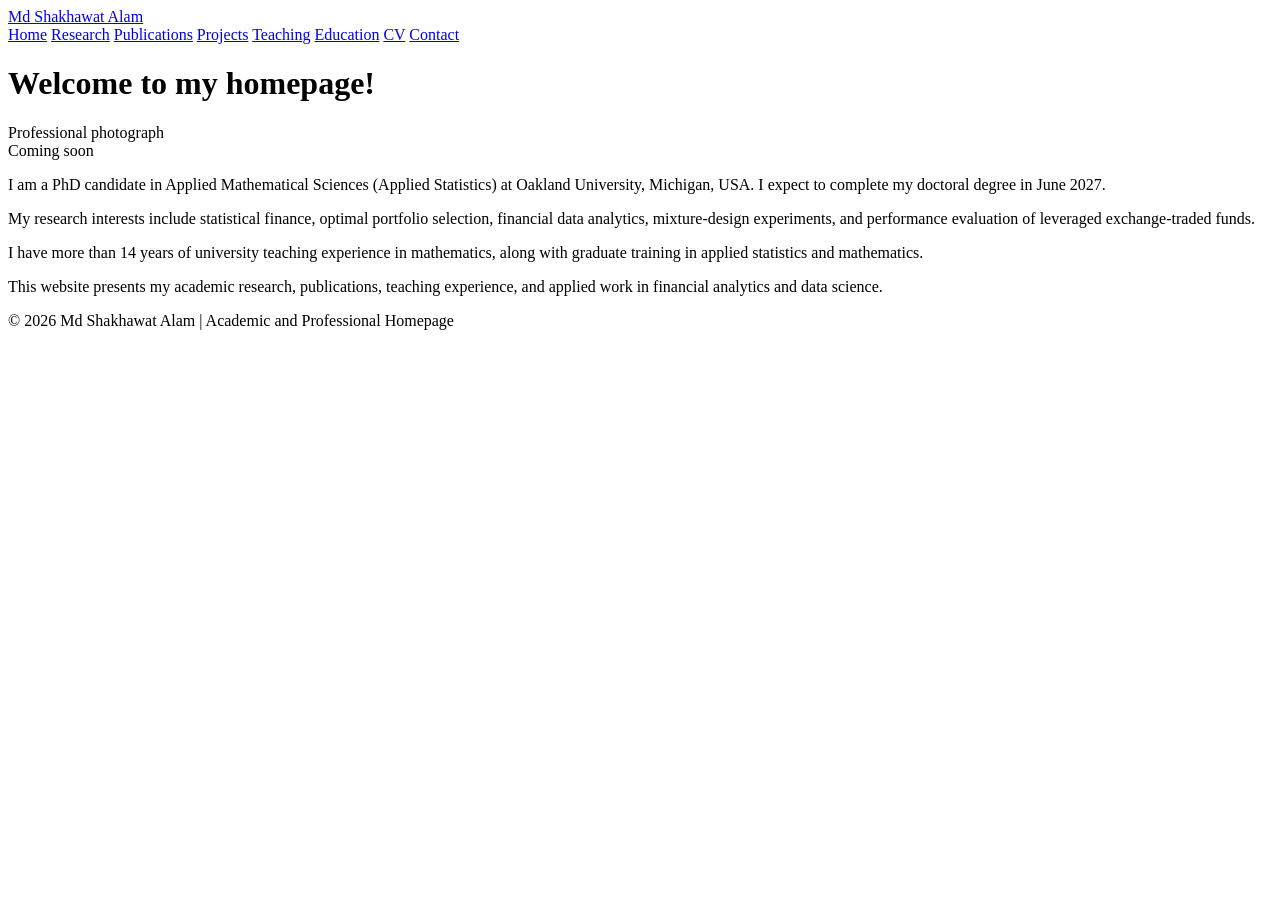
==== commit 2a17f452: "Revise homepage layout and update content Updated the homepage structure and content, including navi" ====
--- a/index.html
+++ b/index.html
@@ -4,379 +4,66 @@
 <head>
 <meta charset="UTF-8">
 <meta name="viewport" content="width=device-width, initial-scale=1.0">
-<title>Md Shakhawat Alam | Academic Homepage</title>
-
-<style>
-body {
-    font-family: Arial, Helvetica, sans-serif;
-    max-width: 1050px;
-    margin: 35px auto;
-    padding: 0 25px;
-    color: #222;
-    background: white;
-    line-height: 1.7;
-}
-
-a {
-    color: #174a78;
-    text-decoration: none;
-}
-
-a:hover {
-    text-decoration: underline;
-}
-
-header {
-    border-bottom: 1px solid #ddd;
-    padding-bottom: 15px;
-    margin-bottom: 25px;
-}
-
-.site-name {
-    font-size: 27px;
-    font-weight: bold;
-    margin-bottom: 12px;
-}
-
-nav {
-    display: flex;
-    flex-wrap: wrap;
-    gap: 22px;
-}
-
-nav a {
-    font-size: 15px;
-}
-
-h1 {
-    font-size: 27px;
-    color: #222;
-    margin-top: 10px;
-}
-
-h2 {
-    font-size: 22px;
-    color: #174a78;
-    border-bottom: 1px solid #ddd;
-    padding-bottom: 5px;
-    margin-top: 35px;
-}
-
-h3 {
-    font-size: 18px;
-    margin-bottom: 5px;
-}
-
-.profile {
-    display: flex;
-    align-items: flex-start;
-    gap: 30px;
-    margin-top: 20px;
-}
-
-.photo-placeholder {
-    width: 190px;
-    min-width: 190px;
-    height: 230px;
-    border: 1px solid #ccc;
-    background: #f5f5f5;
-    display: flex;
-    align-items: center;
-    justify-content: center;
-    color: #777;
-    text-align: center;
-    font-size: 14px;
-}
-
-.intro {
-    flex: 1;
-}
-
-section {
-    margin-top: 30px;
-}
-
-ul {
-    padding-left: 22px;
-}
-
-li {
-    margin-bottom: 9px;
-}
-
-.publication {
-    margin-bottom: 20px;
-}
-
-footer {
-    border-top: 1px solid #ddd;
-    margin-top: 45px;
-    padding: 18px 0;
-    color: #666;
-    font-size: 14px;
-}
-
-@media (max-width: 650px) {
-    .profile {
-        flex-direction: column;
-    }
-
-    .photo-placeholder {
-        width: 160px;
-        min-width: 160px;
-        height: 190px;
-    }
-
-    nav {
-        gap: 12px;
-    }
-}
-</style>
+<title>Md Shakhawat Alam | Home</title>
+<link rel="stylesheet" href="style.css">
 </head>
-
 <body>
 
 <header>
-    <div class="site-name">
-        <a href="#home">Md Shakhawat Alam</a>
-    </div>
-
-    <nav>
-        <a href="#home">Home</a>
-        <a href="#research">Research</a>
-        <a href="#publications">Publications</a>
-        <a href="#projects">Projects</a>
-        <a href="#teaching">Teaching</a>
-        <a href="#education">Education</a>
-        <a href="#contact">Contact</a>
-    </nav>
+  <div class="site-name">
+    <a href="index.html">Md Shakhawat Alam</a>
+  </div>
+  <nav>
+    <a href="index.html" aria-current="page">Home</a>
+    <a href="research.html">Research</a>
+    <a href="publications.html">Publications</a>
+    <a href="projects.html">Projects</a>
+    <a href="teaching.html">Teaching</a>
+    <a href="education.html">Education</a>
+    <a href="cv.html">CV</a>
+    <a href="contact.html">Contact</a>
+  </nav>
 </header>
 
 <main>
+  <h1>Welcome to my homepage!</h1>
 
-<section id="home">
-    <h1>Welcome to my homepage!</h1>
+  <div class="home-profile">
+    <div class="photo-placeholder">
+      Professional photograph<br>Coming soon
+    </div>
 
-    <div class="profile">
+    <div>
+      <p>
+        I am a PhD candidate in Applied Mathematical Sciences
+        (Applied Statistics) at Oakland University, Michigan, USA.
+        I expect to complete my doctoral degree in June 2027.
+      </p>
 
-        <div class="photo-placeholder">
-            Professional photograph<br>
-            Coming soon
-        </div>
+      <p>
+        My research interests include statistical finance,
+        optimal portfolio selection, financial data analytics,
+        mixture-design experiments, and performance evaluation
+        of leveraged exchange-traded funds.
+      </p>
 
-        <div class="intro">
-            <p>
-                I am a PhD candidate in Applied Mathematical Sciences
-                (Applied Statistics) at Oakland University, Michigan,
-                USA. I expect to complete my doctoral degree in June 2027.
-            </p>
+      <p>
+        I have more than 14 years of university teaching experience
+        in mathematics, along with graduate training in applied
+        statistics and mathematics.
+      </p>
 
-            <p>
-                My research interests include statistical finance,
-                optimal portfolio selection, financial data analytics,
-                mixture-design experiments, and performance evaluation
-                of leveraged exchange-traded funds.
-            </p>
-
-            <p>
-                I have more than 14 years of university teaching
-                experience in mathematics and have academic training
-                in applied statistics and mathematics.
-            </p>
-
-            <p>
-                I am interested in academic and industry opportunities
-                involving statistical research, quantitative finance,
-                financial analytics, and data science.
-            </p>
-        </div>
-
+      <p>
+        This website presents my academic research, publications,
+        teaching experience, and applied work in financial analytics
+        and data science.
+      </p>
     </div>
-</section>
-
-<section id="research">
-    <h2>Research Interests</h2>
-
-    <ul>
-        <li>Statistical Finance and Financial Data Analysis</li>
-        <li>Optimal Portfolio Selection and Portfolio Optimization</li>
-        <li>Mixture-Design Experiments in Financial Applications</li>
-        <li>Performance Evaluation of Leveraged ETFs</li>
-        <li>Statistical Modeling and Regression Analysis</li>
-        <li>Statistical Data Science and Machine Learning</li>
-    </ul>
-
-    <h3>Doctoral Dissertation</h3>
-
-    <p>
-        <strong>
-        Advanced Statistical Methodologies for Optimal Portfolio
-        Selection and Performance Evaluation of Leveraged
-        Exchange-Traded Funds
-        </strong>
-    </p>
-
-    <p>
-        PhD Dissertation, Applied Mathematical Sciences,
-        Oakland University.
-    </p>
-</section>
-
-<section id="publications">
-    <h2>Publications</h2>
-
-    <div class="publication">
-        <p>
-            Khattree, R., &amp; Alam, M. S. (2026).
-            <strong>
-            Low Volatility Optimal Portfolio Selection:
-            Financial Experiments with Mixture Designs.
-            </strong>
-            <em>Journal of the Indian Society of Agricultural
-            Statistics, 80</em>(01), 97–118.
-        </p>
-
-        <p>
-            <a href="https://doi.org/10.56093/jisas.v80i01.182077"
-               target="_blank">
-               https://doi.org/10.56093/jisas.v80i01.182077
-            </a>
-        </p>
-    </div>
-</section>
-
-<section id="projects">
-    <h2>Research and Industry Projects</h2>
-
-    <h3>1. Optimal Portfolio Selection Using Mixture Designs</h3>
-    <p>
-        Application of statistical mixture-design methodologies
-        to financial portfolio selection, with an emphasis on
-        identifying portfolios with desirable volatility
-        characteristics.
-    </p>
-
-    <h3>2. Leveraged ETF Performance Evaluation</h3>
-    <p>
-        Empirical analysis of leveraged exchange-traded funds
-        using daily, weekly, and monthly returns. The analysis
-        examines leverage ratios, regression, volatility,
-        correlation, and distributional characteristics.
-    </p>
-
-    <h3>3. Financial Data Analysis</h3>
-    <p>
-        Statistical exploration and modeling of financial data
-        using descriptive statistics, regression techniques,
-        graphical analysis, and computational tools.
-    </p>
-</section>
-
-<section id="teaching">
-    <h2>Teaching Experience</h2>
-
-    <h3>Oakland University, Michigan, USA</h3>
-    <p>
-        Graduate Teaching Assistant and Instructor |
-        September 2022 – Present
-    </p>
-    <p>
-        Undergraduate mathematics instruction, workshops,
-        grading, proctoring, and student support.
-        Instructor experience includes Elementary Algebra
-        and Intermediate Algebra.
-    </p>
-
-    <h3>Anwer Khan Modern University, Bangladesh</h3>
-    <p>
-        Assistant Professor of Mathematics |
-        June 2019 – August 2022
-    </p>
-
-    <h3>World University of Bangladesh</h3>
-    <p>
-        Senior Lecturer in Mathematics |
-        November 2012 – March 2019
-    </p>
-
-    <p>
-        Total university teaching experience: more than 14 years.
-    </p>
-</section>
-
-<section id="education">
-    <h2>Education</h2>
-
-    <ul>
-        <li>
-            <strong>PhD Candidate, Applied Mathematical Sciences
-            (Applied Statistics)</strong> — Oakland University,
-            Michigan, USA. Expected June 2027.
-        </li>
-        <li>
-            <strong>MS in Applied Statistics</strong> —
-            Oakland University, Michigan, USA.
-        </li>
-        <li>
-            <strong>MS in Mathematics</strong> —
-            Jagannath University, Dhaka, Bangladesh.
-        </li>
-        <li>
-            <strong>MPhil in Mathematics</strong> —
-            Jagannath University, Dhaka, Bangladesh.
-        </li>
-    </ul>
-</section>
-
-<section id="skills">
-    <h2>Technical Skills</h2>
-
-    <p>
-        <strong>Statistical Software:</strong> SAS, R, RStudio
-    </p>
-
-    <p>
-        <strong>Programming:</strong> Python
-    </p>
-
-    <p>
-        <strong>Statistical Methods:</strong> Regression Analysis,
-        Descriptive Statistics, Correlation Analysis,
-        Experimental Design, Portfolio Analysis, and
-        Financial Data Analysis.
-    </p>
-</section>
-
-<section id="contact">
-    <h2>Contact</h2>
-
-    <p>
-        Oakland University<br>
-        Department of Mathematics and Statistics<br>
-        Rochester, Michigan, USA
-    </p>
-
-    <p>
-        GitHub:
-        <a href="https://github.com/Symon7" target="_blank">
-            https://github.com/Symon7
-        </a>
-    </p>
-
-    <p>
-        I welcome opportunities for academic collaboration,
-        teaching, statistical research, and industry positions
-        in quantitative finance and data science.
-    </p>
-</section>
-
+  </div>
 </main>
 
 <footer>
-    <p>
-        © 2026 Md Shakhawat Alam |
-        Academic and Professional Homepage
-    </p>
+  © 2026 Md Shakhawat Alam | Academic and Professional Homepage
 </footer>
 
 </body>
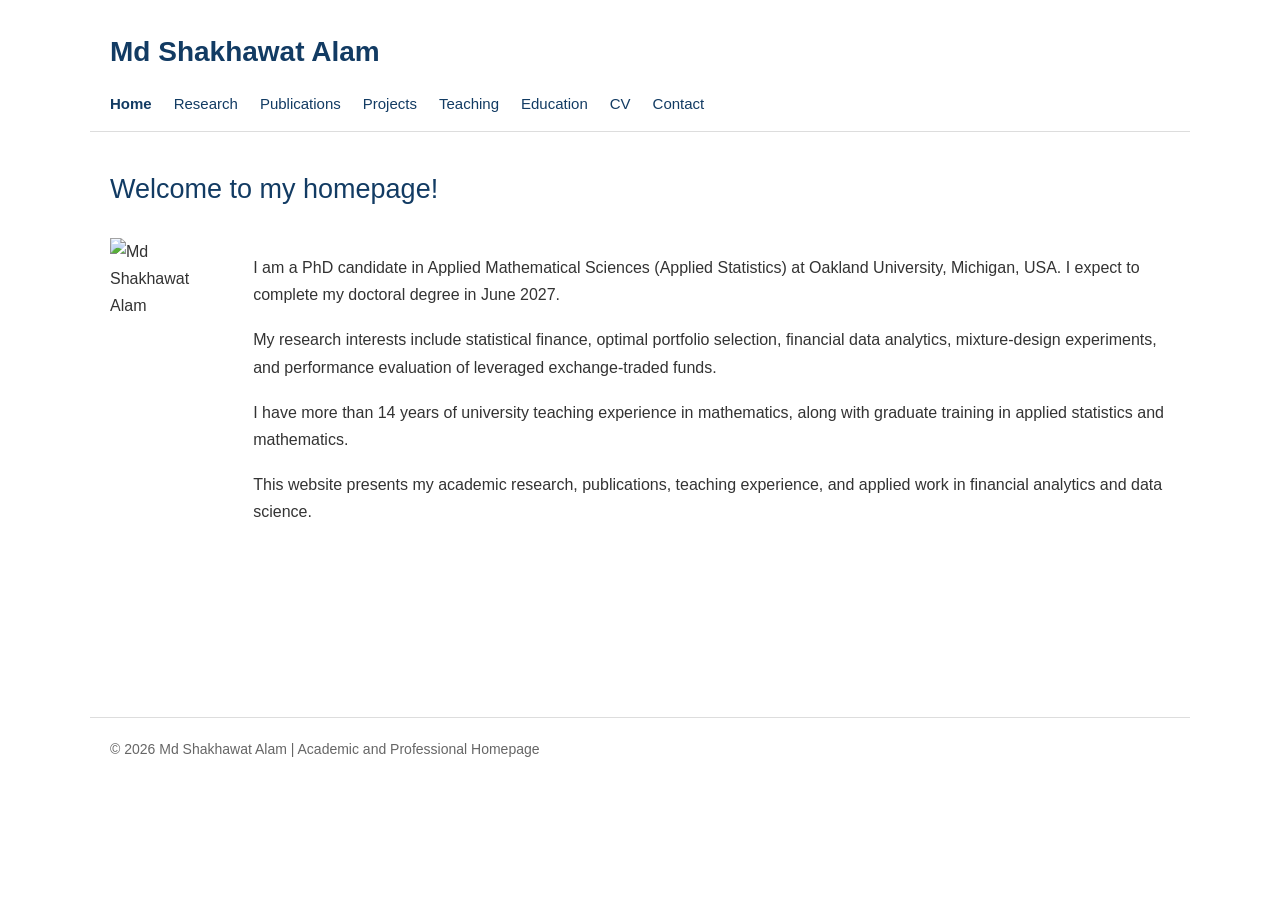
==== commit 67ecf15f: "Update profile section with actual photo Replaced photo placeholder with actual profile photo." ====
--- a/index.html
+++ b/index.html
@@ -29,9 +29,9 @@
   <h1>Welcome to my homepage!</h1>
 
   <div class="home-profile">
-    <div class="photo-placeholder">
-      Professional photograph<br>Coming soon
-    </div>
+    <div class="profile-photo">
+  <img src="profile.jpg" alt="Md Shakhawat Alam">
+</div>
 
     <div>
       <p>
--- a/style.css
+++ b/style.css
@@ -0,0 +1,119 @@
+* {
+    box-sizing: border-box;
+}
+
+body {
+    margin: 0;
+    padding: 0;
+    font-family: Arial, Helvetica, sans-serif;
+    font-size: 16px;
+    line-height: 1.7;
+    color: #333333;
+    background-color: #ffffff;
+}
+
+header {
+    max-width: 1100px;
+    margin: 0 auto;
+    padding: 28px 20px 15px;
+    border-bottom: 1px solid #dddddd;
+}
+
+.site-name {
+    margin-bottom: 15px;
+}
+
+.site-name a {
+    color: #123b63;
+    font-size: 28px;
+    font-weight: bold;
+    text-decoration: none;
+}
+
+nav {
+    display: flex;
+    flex-wrap: wrap;
+    gap: 22px;
+}
+
+nav a {
+    color: #123b63;
+    text-decoration: none;
+    font-size: 15px;
+}
+
+nav a:hover {
+    text-decoration: underline;
+}
+
+nav a[aria-current="page"] {
+    font-weight: bold;
+}
+
+main {
+    max-width: 1100px;
+    min-height: 500px;
+    margin: 35px auto;
+    padding: 0 20px;
+}
+
+h1 {
+    color: #123b63;
+    font-size: 27px;
+    font-weight: normal;
+    margin-bottom: 25px;
+}
+
+h2 {
+    color: #123b63;
+    font-size: 21px;
+    margin-top: 30px;
+}
+
+p {
+    margin-bottom: 18px;
+}
+
+.home-profile {
+    display: flex;
+    align-items: flex-start;
+    gap: 35px;
+}
+
+.photo-placeholder {
+    width: 220px;
+    min-width: 220px;
+    height: 260px;
+    display: flex;
+    align-items: center;
+    justify-content: center;
+    text-align: center;
+    color: #666666;
+    background-color: #f2f2f2;
+    border: 1px solid #cccccc;
+}
+
+footer {
+    max-width: 1100px;
+    margin: 50px auto 0;
+    padding: 20px;
+    border-top: 1px solid #dddddd;
+    color: #666666;
+    font-size: 14px;
+}
+
+@media (max-width: 650px) {
+    .home-profile {
+        flex-direction: column;
+    }
+
+    nav {
+        gap: 12px;
+    }
+
+    .photo-placeholder {
+        width: 200px;
+        min-width: 200px;
+        height: 240px;
+    }
+}
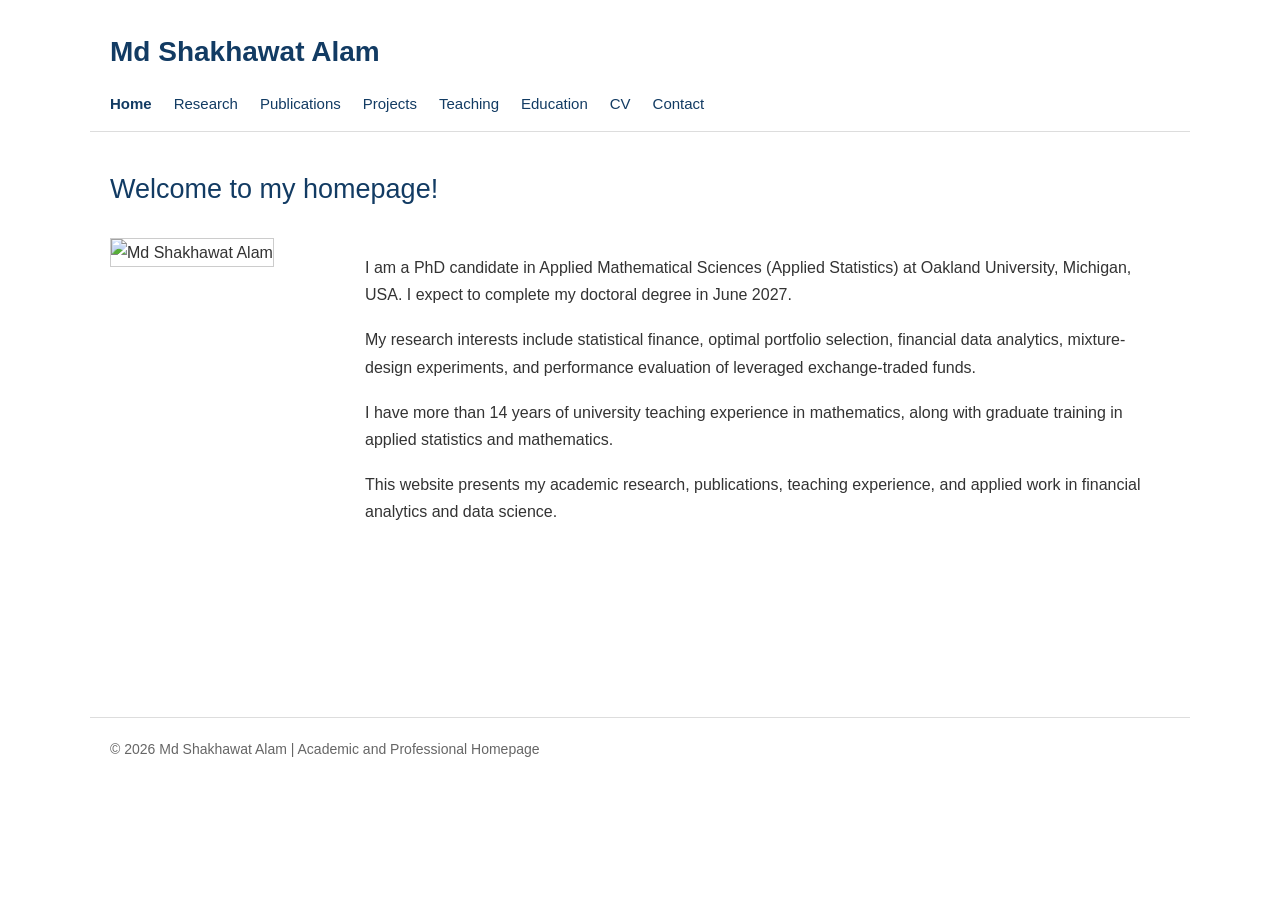
==== commit ba02b080: "Refactor profile photo HTML structure Reformatted profile photo section for consistency." ====
--- a/index.html
+++ b/index.html
@@ -29,11 +29,12 @@
   <h1>Welcome to my homepage!</h1>
 
   <div class="home-profile">
-    <div class="profile-photo">
-  <img src="profile.jpg" alt="Md Shakhawat Alam">
-</div>
 
-    <div>
+        <div class="profile-photo">
+            <img src="profile.jpg" alt="Md Shakhawat Alam">
+        </div>
+
+        <div class="profile-intro">
       <p>
         I am a PhD candidate in Applied Mathematical Sciences
         (Applied Statistics) at Oakland University, Michigan, USA.
--- a/style.css
+++ b/style.css
@@ -117,3 +117,15 @@
         height: 240px;
     }
 }
+.profile-photo {
+    width: 220px;
+    min-width: 220px;
+}
+
+.profile-photo img {
+    width: 100%;
+    height: 260px;
+    object-fit: cover;
+    object-position: center top;
+    border: 1px solid #cccccc;
+}
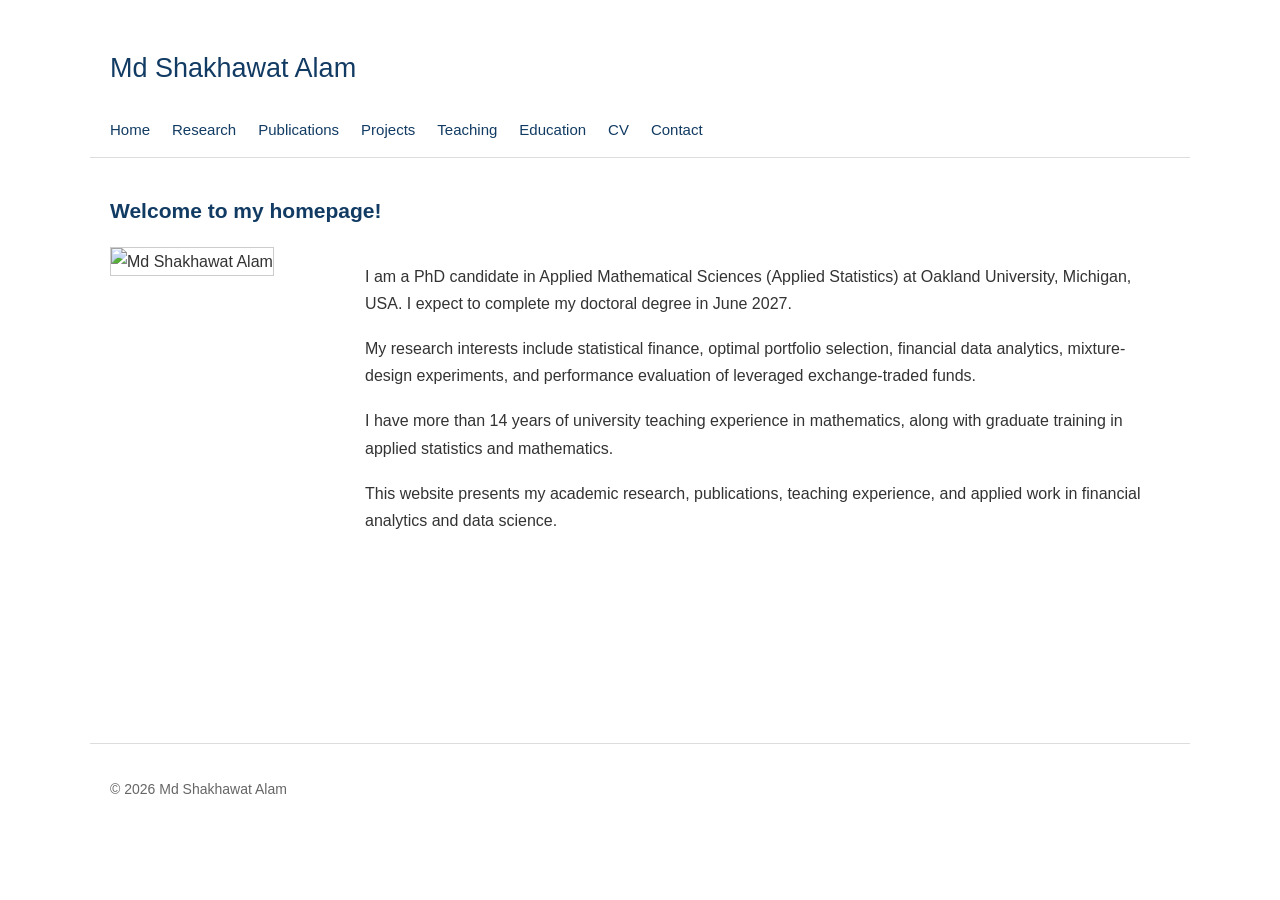
==== commit 56ff9885: "Revise homepage structure and content Updated the homepage title and header structure, improved the " ====
--- a/index.html
+++ b/index.html
@@ -1,70 +1,74 @@
-
 <!DOCTYPE html>
 <html lang="en">
 <head>
-<meta charset="UTF-8">
-<meta name="viewport" content="width=device-width, initial-scale=1.0">
-<title>Md Shakhawat Alam | Home</title>
-<link rel="stylesheet" href="style.css">
+    <meta charset="UTF-8">
+    <meta name="viewport" content="width=device-width, initial-scale=1.0">
+    <title>Md Shakhawat Alam | Academic Homepage</title>
+    <link rel="stylesheet" href="style.css">
 </head>
+
 <body>
 
 <header>
-  <div class="site-name">
-    <a href="index.html">Md Shakhawat Alam</a>
-  </div>
-  <nav>
-    <a href="index.html" aria-current="page">Home</a>
-    <a href="research.html">Research</a>
-    <a href="publications.html">Publications</a>
-    <a href="projects.html">Projects</a>
-    <a href="teaching.html">Teaching</a>
-    <a href="education.html">Education</a>
-    <a href="cv.html">CV</a>
-    <a href="contact.html">Contact</a>
-  </nav>
+    <h1>Md Shakhawat Alam</h1>
+
+    <nav>
+        <a href="index.html">Home</a>
+        <a href="research.html">Research</a>
+        <a href="publications.html">Publications</a>
+        <a href="projects.html">Projects</a>
+        <a href="teaching.html">Teaching</a>
+        <a href="education.html">Education</a>
+        <a href="cv.html">CV</a>
+        <a href="contact.html">Contact</a>
+    </nav>
 </header>
 
 <main>
-  <h1>Welcome to my homepage!</h1>
 
-  <div class="home-profile">
+    <h2>Welcome to my homepage!</h2>
+
+    <div class="home-profile">
 
         <div class="profile-photo">
             <img src="profile.jpg" alt="Md Shakhawat Alam">
         </div>
 
         <div class="profile-intro">
-      <p>
-        I am a PhD candidate in Applied Mathematical Sciences
-        (Applied Statistics) at Oakland University, Michigan, USA.
-        I expect to complete my doctoral degree in June 2027.
-      </p>
 
-      <p>
-        My research interests include statistical finance,
-        optimal portfolio selection, financial data analytics,
-        mixture-design experiments, and performance evaluation
-        of leveraged exchange-traded funds.
-      </p>
+            <p>
+                I am a PhD candidate in Applied Mathematical Sciences
+                (Applied Statistics) at Oakland University, Michigan, USA.
+                I expect to complete my doctoral degree in June 2027.
+            </p>
 
-      <p>
-        I have more than 14 years of university teaching experience
-        in mathematics, along with graduate training in applied
-        statistics and mathematics.
-      </p>
+            <p>
+                My research interests include statistical finance,
+                optimal portfolio selection, financial data analytics,
+                mixture-design experiments, and performance evaluation
+                of leveraged exchange-traded funds.
+            </p>
 
-      <p>
-        This website presents my academic research, publications,
-        teaching experience, and applied work in financial analytics
-        and data science.
-      </p>
+            <p>
+                I have more than 14 years of university teaching experience
+                in mathematics, along with graduate training in applied
+                statistics and mathematics.
+            </p>
+
+            <p>
+                This website presents my academic research, publications,
+                teaching experience, and applied work in financial analytics
+                and data science.
+            </p>
+
+        </div>
+
     </div>
-  </div>
+
 </main>
 
 <footer>
-  © 2026 Md Shakhawat Alam | Academic and Professional Homepage
+    <p>&copy; 2026 Md Shakhawat Alam</p>
 </footer>
 
 </body>
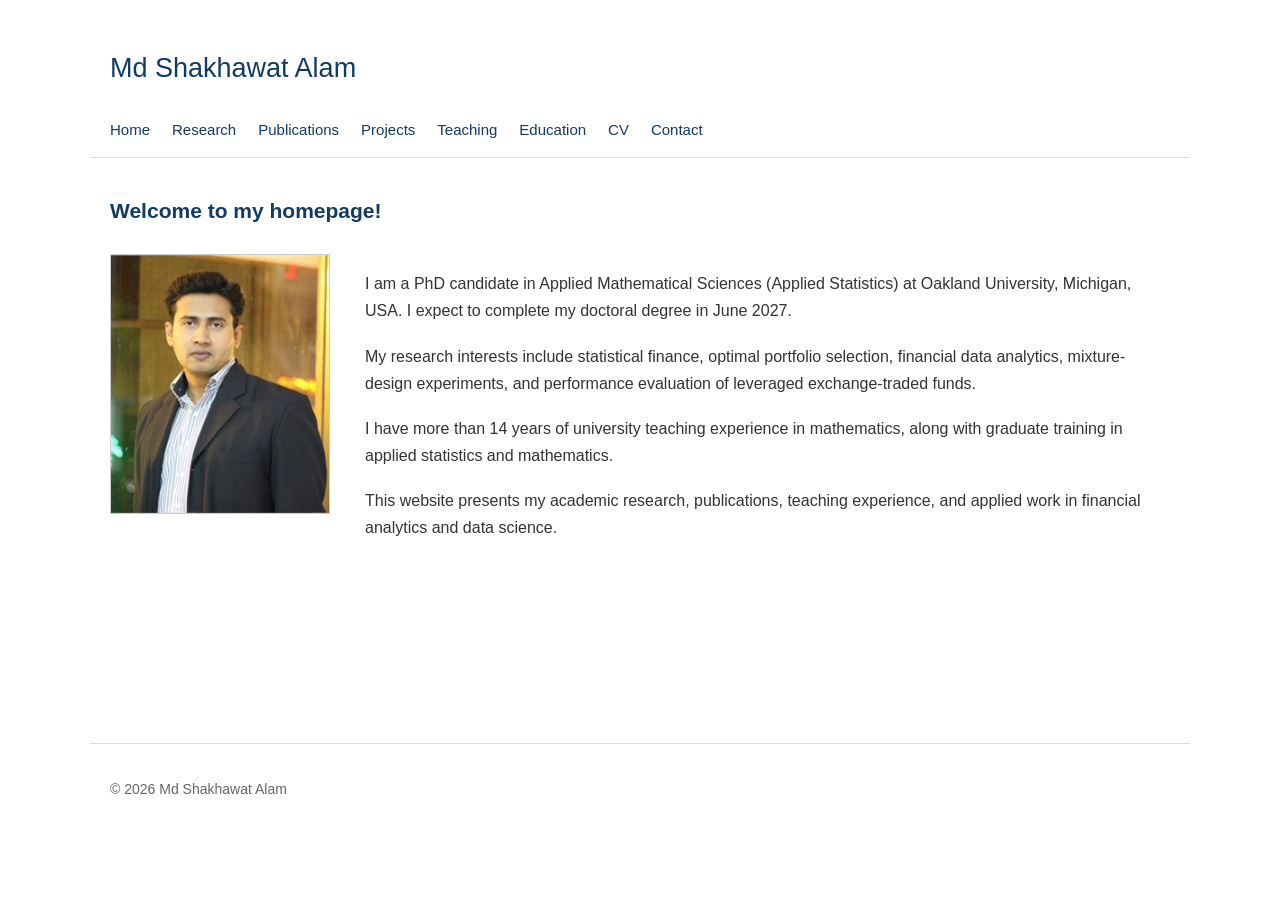
==== commit 3c6a396b: "Change profile image from profile.jpg to profile.png" ====
--- a/index.html
+++ b/index.html
@@ -31,7 +31,7 @@
     <div class="home-profile">
 
         <div class="profile-photo">
-            <img src="profile.jpg" alt="Md Shakhawat Alam">
+            <img src="profile.png" alt="Md Shakhawat Alam">
         </div>
 
         <div class="profile-intro">
--- a/style.css
+++ b/style.css
@@ -117,15 +117,34 @@
         height: 240px;
     }
 }
+.home-profile {
+    display: flex;
+    align-items: flex-start;
+    gap: 35px;
+    margin-top: 25px;
+}
+
 .profile-photo {
     width: 220px;
     min-width: 220px;
 }
 
 .profile-photo img {
-    width: 100%;
+    display: block;
+    width: 220px;
     height: 260px;
     object-fit: cover;
     object-position: center top;
     border: 1px solid #cccccc;
 }
+
+.profile-intro {
+    flex: 1;
+}
+
+@media screen and (max-width: 650px) {
+    .home-profile {
+        flex-direction: column;
+        gap: 20px;
+    }
+}
